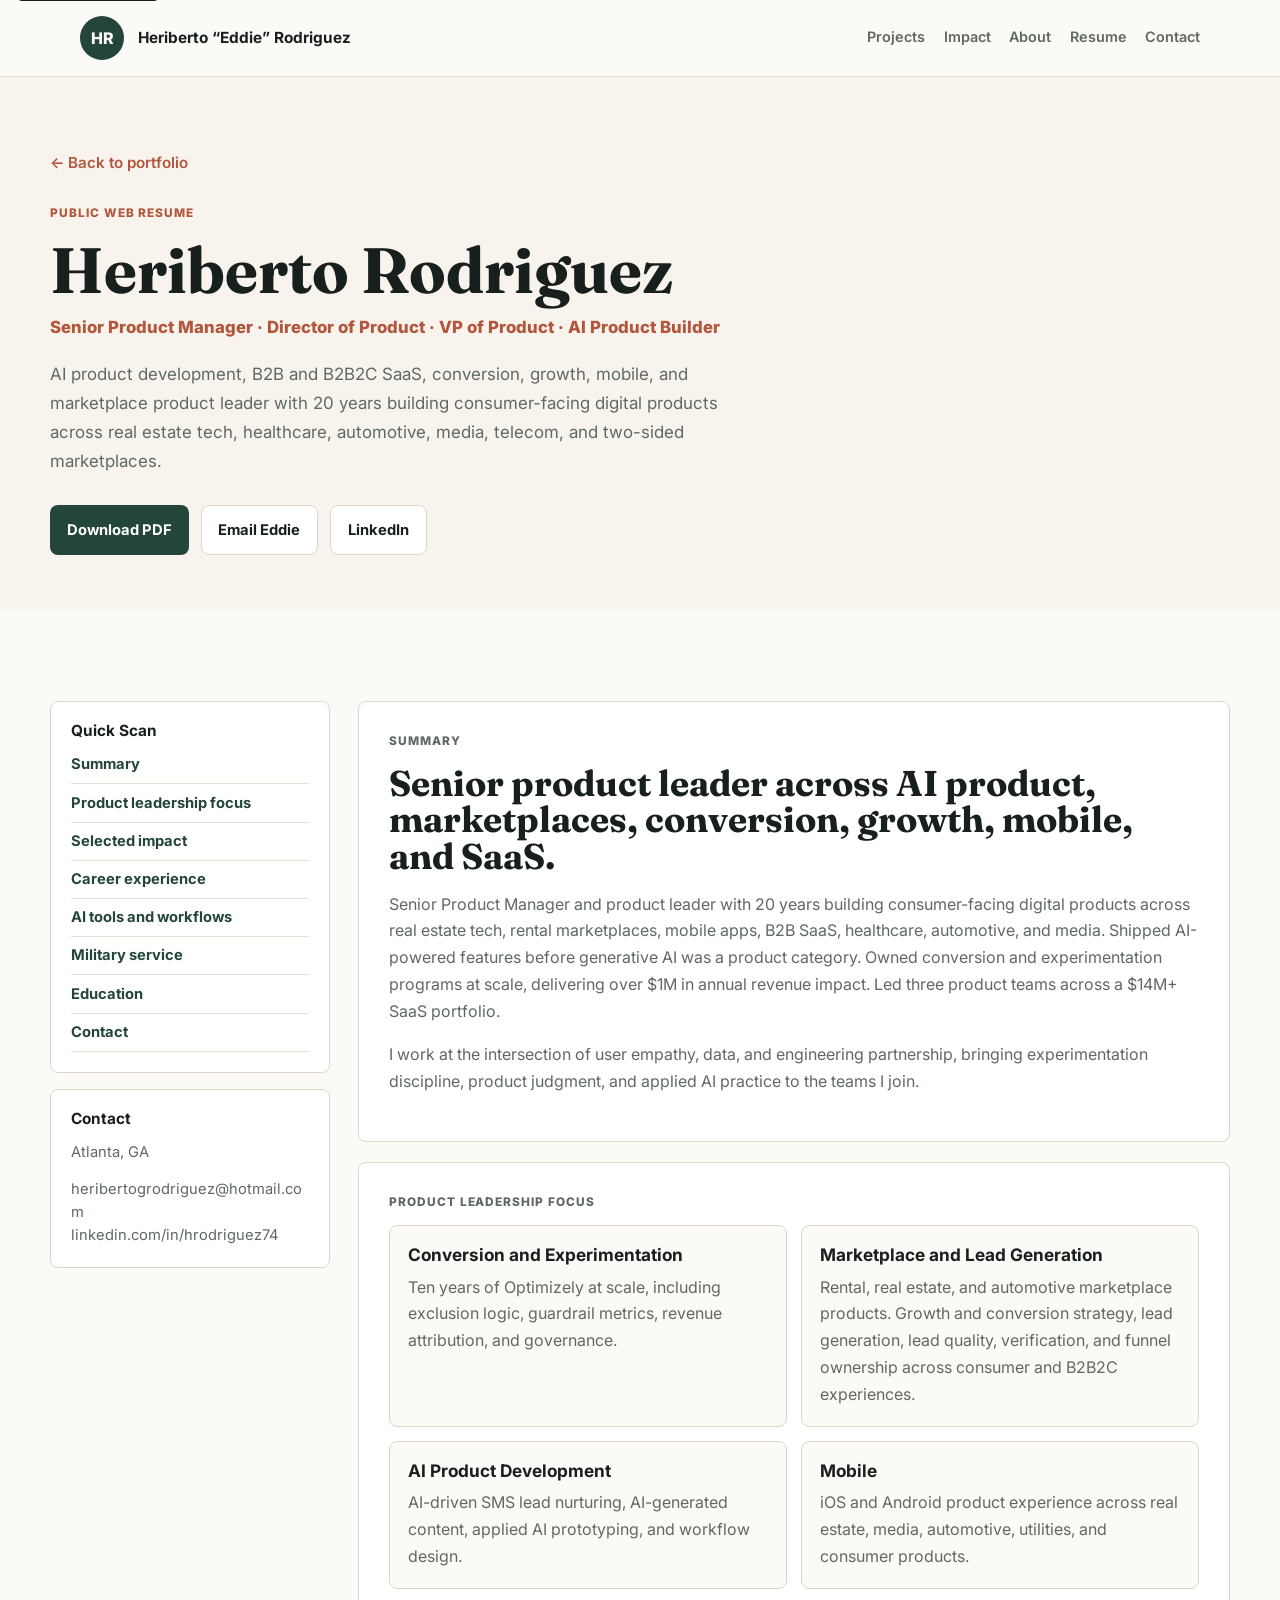
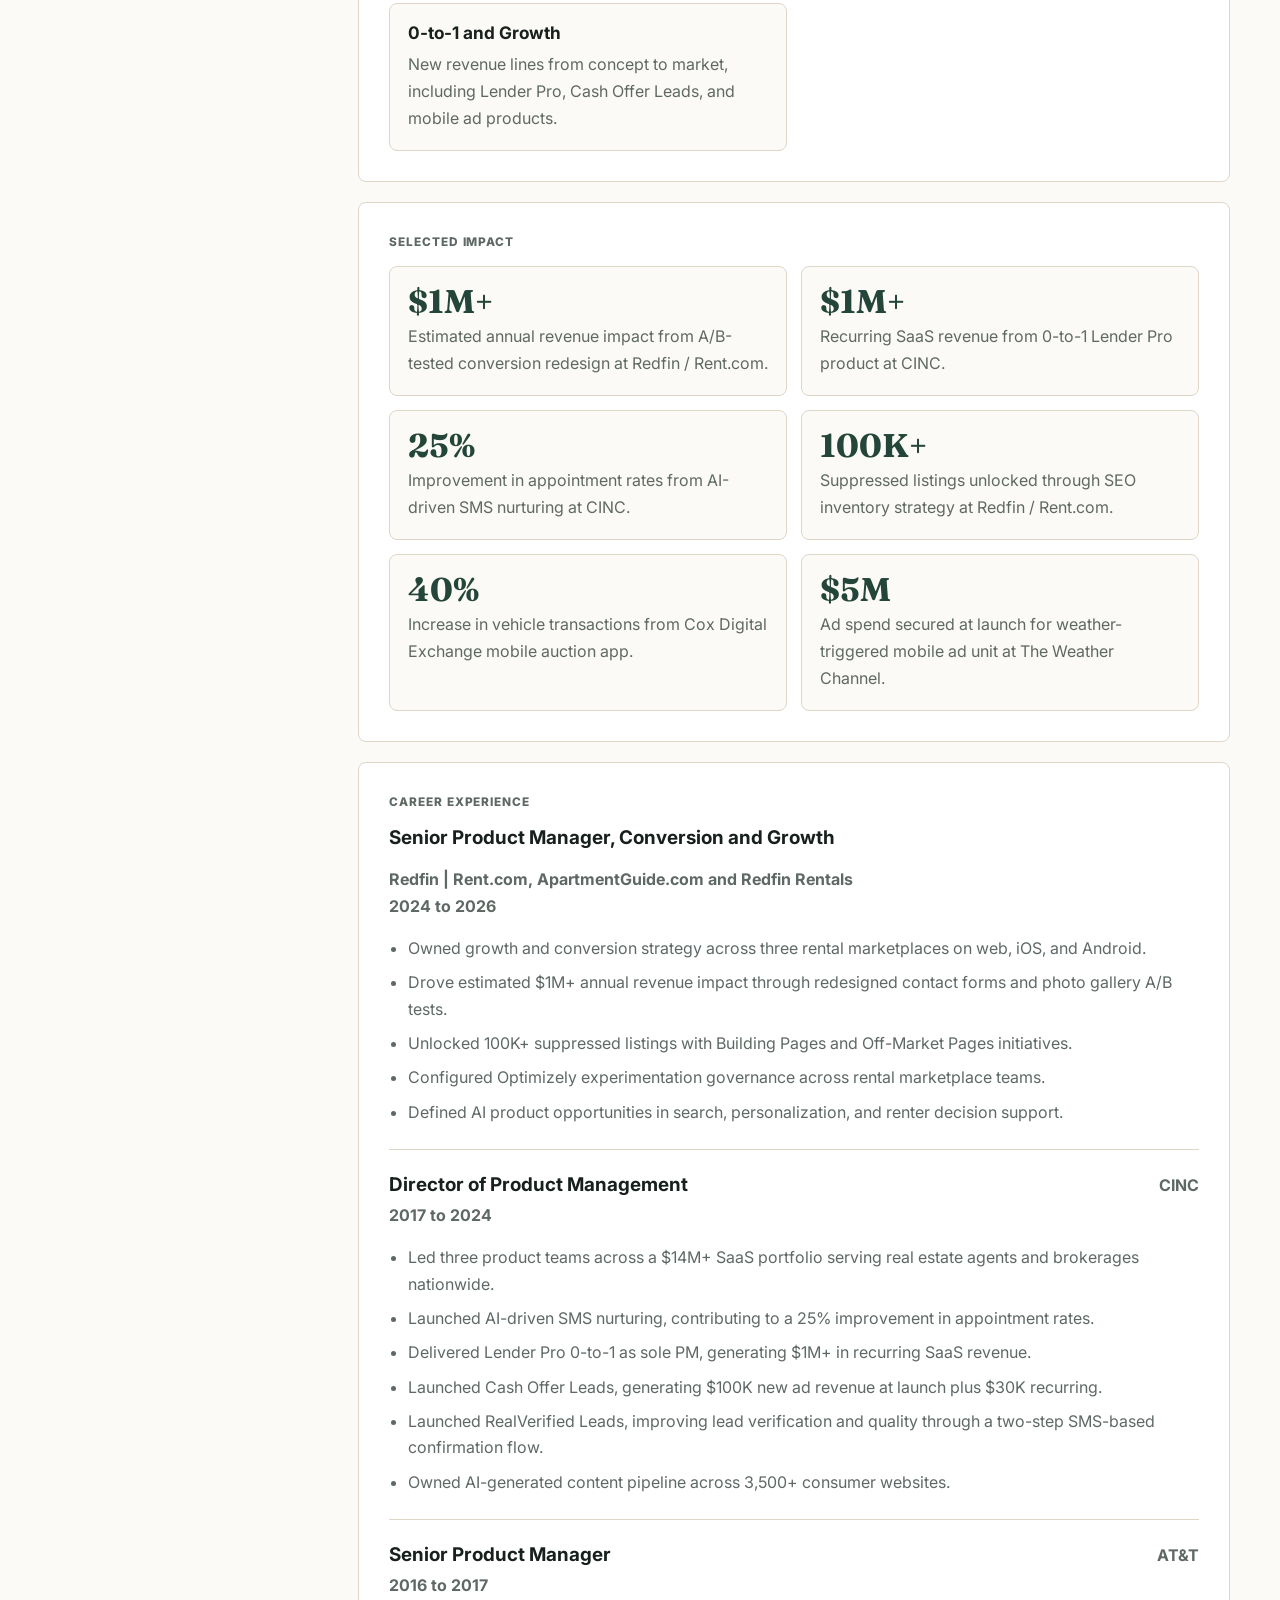
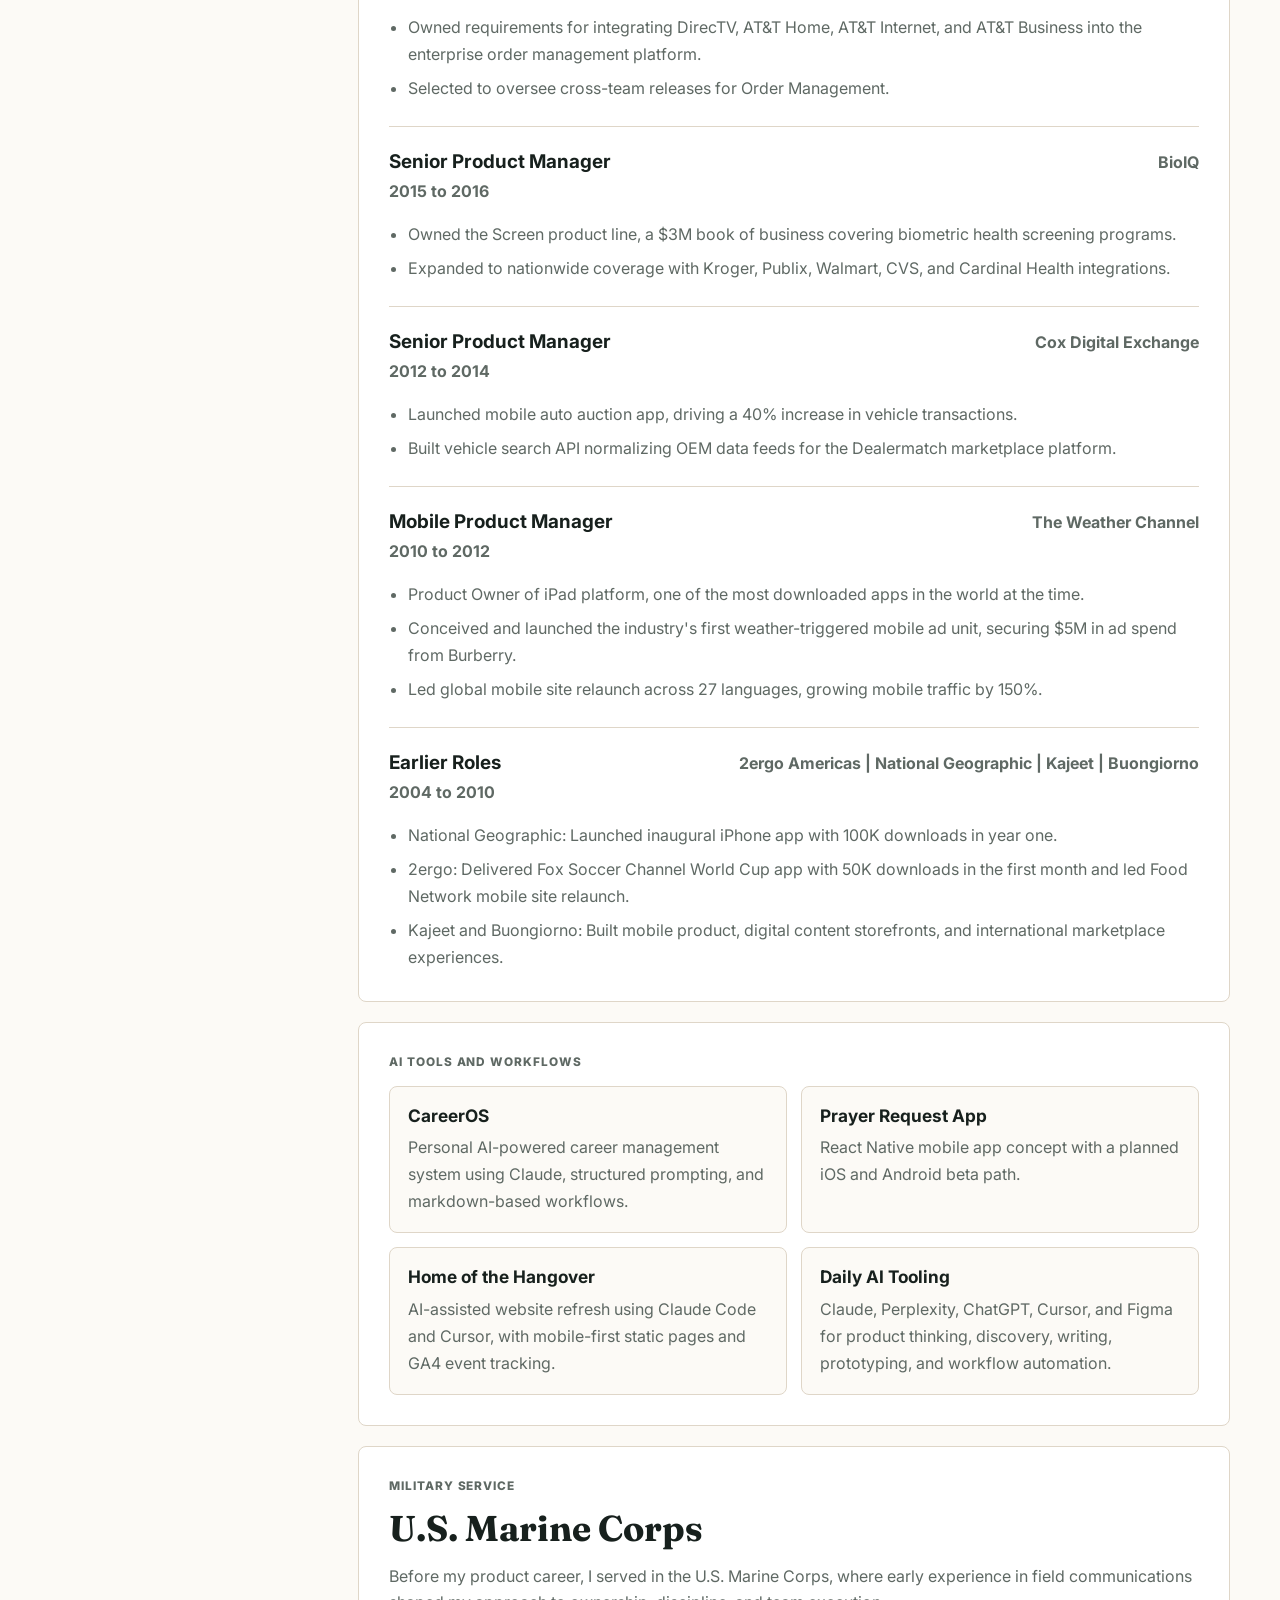
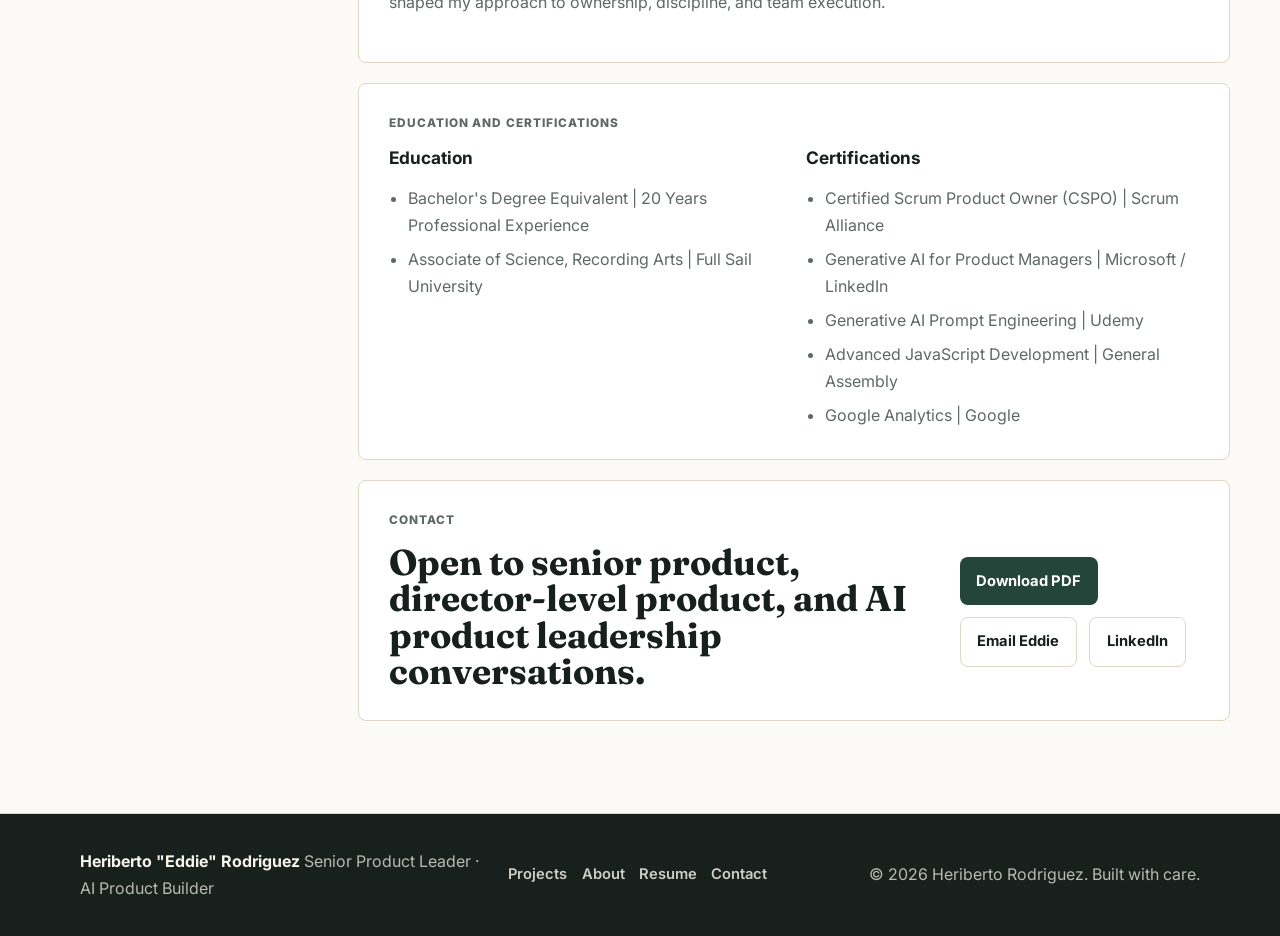
==== resume.html @ c34f2bf8 "Polish portfolio content and add resume" ====
<!DOCTYPE html>
<html lang="en">
  <head>
    <meta charset="UTF-8" />
    <meta name="viewport" content="width=device-width, initial-scale=1.0" />
    <meta
      name="description"
      content="Public web resume for Heriberto Eddie Rodriguez, a senior product leader focused on AI product development, marketplaces, conversion, growth, mobile, and SaaS."
    />
    <title>Resume | Heriberto "Eddie" Rodriguez</title>
    <link rel="preconnect" href="https://fonts.googleapis.com" />
    <link rel="preconnect" href="https://fonts.gstatic.com" crossorigin />
    <link
      href="https://fonts.googleapis.com/css2?family=Fraunces:opsz,wght@9..144,600..800&family=Inter:wght@400;500;600;700;800&display=swap"
      rel="stylesheet"
    />
    <link rel="stylesheet" href="styles.css" />
  </head>
  <body>
    <a class="skip-link" href="#main">Skip to content</a>

    <header class="site-header" data-header>
      <nav class="nav shell" aria-label="Primary navigation">
        <a class="brand" href="index.html#top" aria-label="Heriberto Eddie Rodriguez home">
          <span class="brand-mark">HR</span>
          <span>
            <strong>Heriberto &ldquo;Eddie&rdquo; Rodriguez</strong>
          </span>
        </a>
        <button class="nav-toggle" type="button" aria-expanded="false" aria-controls="nav-menu">
          <span class="sr-only">Open navigation</span>
          <span></span>
          <span></span>
          <span></span>
        </button>
        <div class="nav-links" id="nav-menu">
          <a href="index.html#projects">Projects</a>
          <a href="index.html#impact">Impact</a>
          <a href="index.html#about">About</a>
          <a href="resume.html">Resume</a>
          <a href="index.html#contact">Contact</a>
        </div>
      </nav>
    </header>

    <main id="main">
      <section class="resume-hero section-band">
        <div class="resume-shell">
          <a class="back-link" href="index.html#resume">&larr; Back to portfolio</a>
          <p class="eyebrow">Public Web Resume</p>
          <h1>Heriberto Rodriguez</h1>
          <p class="resume-title">Senior Product Manager &middot; Director of Product &middot; VP of Product &middot; AI Product Builder</p>
          <p class="hero-lede">
            AI product development, B2B and B2B2C SaaS, conversion, growth, mobile, and marketplace product leader with 20 years
            building consumer-facing digital products across real estate tech, healthcare, automotive, media, telecom, and
            two-sided marketplaces.
          </p>
          <div class="resume-top-actions">
            <a class="button button-primary" href="assets/resume/heriberto-eddie-rodriguez-product-leader-resume.pdf">Download PDF</a>
            <a class="button button-secondary" href="mailto:heribertogrodriguez@hotmail.com">Email Eddie</a>
            <a class="button button-secondary" href="https://www.linkedin.com/in/hrodriguez74/" target="_blank" rel="noreferrer">LinkedIn</a>
          </div>
        </div>
      </section>

      <section class="section resume-page-section">
        <div class="resume-shell resume-layout">
          <aside class="resume-sidebar" aria-label="Resume navigation and contact">
            <div class="resume-side-card">
              <h2>Quick Scan</h2>
              <nav class="resume-anchor-list" aria-label="Resume sections">
                <a href="#summary">Summary</a>
                <a href="#focus">Product leadership focus</a>
                <a href="#impact">Selected impact</a>
                <a href="#experience">Career experience</a>
                <a href="#ai-workflows">AI tools and workflows</a>
                <a href="#service">Military service</a>
                <a href="#education">Education</a>
                <a href="#contact">Contact</a>
              </nav>
            </div>
            <div class="resume-side-card">
              <h2>Contact</h2>
              <p>Atlanta, GA</p>
              <a href="mailto:heribertogrodriguez@hotmail.com">heribertogrodriguez@hotmail.com</a>
              <a href="https://www.linkedin.com/in/hrodriguez74/" target="_blank" rel="noreferrer">linkedin.com/in/hrodriguez74</a>
            </div>
          </aside>

          <div class="resume-main">
            <!-- Source note: assets/resume/public_web_resume_content.md was used for this first web resume draft. Paste future approved source content here when that markdown changes. -->
            <section class="resume-section-card" id="summary">
              <p class="eyebrow">Summary</p>
              <h2>Senior product leader across AI product, marketplaces, conversion, growth, mobile, and SaaS.</h2>
              <p>
                Senior Product Manager and product leader with 20 years building consumer-facing digital products across real
                estate tech, rental marketplaces, mobile apps, B2B SaaS, healthcare, automotive, and media. Shipped AI-powered
                features before generative AI was a product category. Owned conversion and experimentation programs at scale,
                delivering over $1M in annual revenue impact. Led three product teams across a $14M+ SaaS portfolio.
              </p>
              <p>
                I work at the intersection of user empathy, data, and engineering partnership, bringing experimentation discipline,
                product judgment, and applied AI practice to the teams I join.
              </p>
            </section>

            <section class="resume-section-card" id="focus">
              <p class="eyebrow">Product Leadership Focus</p>
              <div class="resume-card-grid">
                <article>
                  <h3>Conversion and Experimentation</h3>
                  <p>Ten years of Optimizely at scale, including exclusion logic, guardrail metrics, revenue attribution, and governance.</p>
                </article>
                <article>
                  <h3>Marketplace and Lead Generation</h3>
                  <p>
                    Rental, real estate, and automotive marketplace products. Growth and conversion strategy, lead generation,
                    lead quality, verification, and funnel ownership across consumer and B2B2C experiences.
                  </p>
                </article>
                <article>
                  <h3>AI Product Development</h3>
                  <p>AI-driven SMS lead nurturing, AI-generated content, applied AI prototyping, and workflow design.</p>
                </article>
                <article>
                  <h3>Mobile</h3>
                  <p>iOS and Android product experience across real estate, media, automotive, utilities, and consumer products.</p>
                </article>
                <article>
                  <h3>0-to-1 and Growth</h3>
                  <p>New revenue lines from concept to market, including Lender Pro, Cash Offer Leads, and mobile ad products.</p>
                </article>
              </div>
            </section>

            <section class="resume-section-card" id="impact">
              <p class="eyebrow">Selected Impact</p>
              <div class="resume-impact-list">
                <div><strong>$1M+</strong><span>Estimated annual revenue impact from A/B-tested conversion redesign at Redfin / Rent.com.</span></div>
                <div><strong>$1M+</strong><span>Recurring SaaS revenue from 0-to-1 Lender Pro product at CINC.</span></div>
                <div><strong>25%</strong><span>Improvement in appointment rates from AI-driven SMS nurturing at CINC.</span></div>
                <div><strong>100K+</strong><span>Suppressed listings unlocked through SEO inventory strategy at Redfin / Rent.com.</span></div>
                <div><strong>40%</strong><span>Increase in vehicle transactions from Cox Digital Exchange mobile auction app.</span></div>
                <div><strong>$5M</strong><span>Ad spend secured at launch for weather-triggered mobile ad unit at The Weather Channel.</span></div>
              </div>
            </section>

            <section class="resume-section-card" id="experience">
              <p class="eyebrow">Career Experience</p>

              <article class="resume-role">
                <div>
                  <h3>Senior Product Manager, Conversion and Growth</h3>
                  <p>Redfin | Rent.com, ApartmentGuide.com and Redfin Rentals</p>
                </div>
                <span>2024 to 2026</span>
                <ul>
                  <li>Owned growth and conversion strategy across three rental marketplaces on web, iOS, and Android.</li>
                  <li>Drove estimated $1M+ annual revenue impact through redesigned contact forms and photo gallery A/B tests.</li>
                  <li>Unlocked 100K+ suppressed listings with Building Pages and Off-Market Pages initiatives.</li>
                  <li>Configured Optimizely experimentation governance across rental marketplace teams.</li>
                  <li>Defined AI product opportunities in search, personalization, and renter decision support.</li>
                </ul>
              </article>

              <article class="resume-role">
                <div>
                  <h3>Director of Product Management</h3>
                  <p>CINC</p>
                </div>
                <span>2017 to 2024</span>
                <ul>
                  <li>Led three product teams across a $14M+ SaaS portfolio serving real estate agents and brokerages nationwide.</li>
                  <li>Launched AI-driven SMS nurturing, contributing to a 25% improvement in appointment rates.</li>
                  <li>Delivered Lender Pro 0-to-1 as sole PM, generating $1M+ in recurring SaaS revenue.</li>
                  <li>Launched Cash Offer Leads, generating $100K new ad revenue at launch plus $30K recurring.</li>
                  <li>Launched RealVerified Leads, improving lead verification and quality through a two-step SMS-based confirmation flow.</li>
                  <li>Owned AI-generated content pipeline across 3,500+ consumer websites.</li>
                </ul>
              </article>

              <article class="resume-role">
                <div>
                  <h3>Senior Product Manager</h3>
                  <p>AT&amp;T</p>
                </div>
                <span>2016 to 2017</span>
                <ul>
                  <li>Owned requirements for integrating DirecTV, AT&amp;T Home, AT&amp;T Internet, and AT&amp;T Business into the enterprise order management platform.</li>
                  <li>Selected to oversee cross-team releases for Order Management.</li>
                </ul>
              </article>

              <article class="resume-role">
                <div>
                  <h3>Senior Product Manager</h3>
                  <p>BioIQ</p>
                </div>
                <span>2015 to 2016</span>
                <ul>
                  <li>Owned the Screen product line, a $3M book of business covering biometric health screening programs.</li>
                  <li>Expanded to nationwide coverage with Kroger, Publix, Walmart, CVS, and Cardinal Health integrations.</li>
                </ul>
              </article>

              <article class="resume-role">
                <div>
                  <h3>Senior Product Manager</h3>
                  <p>Cox Digital Exchange</p>
                </div>
                <span>2012 to 2014</span>
                <ul>
                  <li>Launched mobile auto auction app, driving a 40% increase in vehicle transactions.</li>
                  <li>Built vehicle search API normalizing OEM data feeds for the Dealermatch marketplace platform.</li>
                </ul>
              </article>

              <article class="resume-role">
                <div>
                  <h3>Mobile Product Manager</h3>
                  <p>The Weather Channel</p>
                </div>
                <span>2010 to 2012</span>
                <ul>
                  <li>Product Owner of iPad platform, one of the most downloaded apps in the world at the time.</li>
                  <li>Conceived and launched the industry's first weather-triggered mobile ad unit, securing $5M in ad spend from Burberry.</li>
                  <li>Led global mobile site relaunch across 27 languages, growing mobile traffic by 150%.</li>
                </ul>
              </article>

              <article class="resume-role">
                <div>
                  <h3>Earlier Roles</h3>
                  <p>2ergo Americas | National Geographic | Kajeet | Buongiorno</p>
                </div>
                <span>2004 to 2010</span>
                <ul>
                  <li>National Geographic: Launched inaugural iPhone app with 100K downloads in year one.</li>
                  <li>2ergo: Delivered Fox Soccer Channel World Cup app with 50K downloads in the first month and led Food Network mobile site relaunch.</li>
                  <li>Kajeet and Buongiorno: Built mobile product, digital content storefronts, and international marketplace experiences.</li>
                </ul>
              </article>
            </section>

            <section class="resume-section-card" id="ai-workflows">
              <p class="eyebrow">AI Tools and Workflows</p>
              <div class="resume-card-grid">
                <article>
                  <h3>CareerOS</h3>
                  <p>Personal AI-powered career management system using Claude, structured prompting, and markdown-based workflows.</p>
                </article>
                <article>
                  <h3>Prayer Request App</h3>
                  <p>React Native mobile app concept with a planned iOS and Android beta path.</p>
                </article>
                <article>
                  <h3>Home of the Hangover</h3>
                  <p>AI-assisted website refresh using Claude Code and Cursor, with mobile-first static pages and GA4 event tracking.</p>
                </article>
                <article>
                  <h3>Daily AI Tooling</h3>
                  <p>Claude, Perplexity, ChatGPT, Cursor, and Figma for product thinking, discovery, writing, prototyping, and workflow automation.</p>
                </article>
              </div>
            </section>

            <section class="resume-section-card" id="service">
              <p class="eyebrow">Military Service</p>
              <h2>U.S. Marine Corps</h2>
              <p>
                Before my product career, I served in the U.S. Marine Corps, where early experience in field communications shaped
                my approach to ownership, discipline, and team execution.
              </p>
            </section>

            <section class="resume-section-card" id="education">
              <p class="eyebrow">Education and Certifications</p>
              <div class="resume-two-column-list">
                <div>
                  <h3>Education</h3>
                  <ul>
                    <li>Bachelor's Degree Equivalent | 20 Years Professional Experience</li>
                    <li>Associate of Science, Recording Arts | Full Sail University</li>
                  </ul>
                </div>
                <div>
                  <h3>Certifications</h3>
                  <ul>
                    <li>Certified Scrum Product Owner (CSPO) | Scrum Alliance</li>
                    <li>Generative AI for Product Managers | Microsoft / LinkedIn</li>
                    <li>Generative AI Prompt Engineering | Udemy</li>
                    <li>Advanced JavaScript Development | General Assembly</li>
                    <li>Google Analytics | Google</li>
                  </ul>
                </div>
              </div>
            </section>

            <section class="resume-section-card resume-contact-card" id="contact">
              <div>
                <p class="eyebrow">Contact</p>
                <h2>Open to senior product, director-level product, and AI product leadership conversations.</h2>
              </div>
              <div class="resume-top-actions">
                <a class="button button-primary" href="assets/resume/heriberto-eddie-rodriguez-product-leader-resume.pdf">Download PDF</a>
                <a class="button button-secondary" href="mailto:heribertogrodriguez@hotmail.com">Email Eddie</a>
                <a class="button button-secondary" href="https://www.linkedin.com/in/hrodriguez74/" target="_blank" rel="noreferrer">LinkedIn</a>
              </div>
            </section>
          </div>
        </div>
      </section>
    </main>

    <footer class="site-footer">
      <div class="shell footer-grid">
        <div>
          <strong>Heriberto "Eddie" Rodriguez</strong>
          <span>Senior Product Leader &middot; AI Product Builder</span>
        </div>
        <div class="footer-links">
          <a href="index.html#projects">Projects</a>
          <a href="index.html#about">About</a>
          <a href="resume.html">Resume</a>
          <a href="index.html#contact">Contact</a>
        </div>
        <p>&copy; <span data-year>2026</span> Heriberto Rodriguez. Built with care.</p>
      </div>
    </footer>

    <script src="script.js"></script>
  </body>
</html>
---- styles.css ----
:root {
  --ink: #17201d;
  --muted: #5f6964;
  --paper: #f8f4ed;
  --paper-soft: #fcfaf6;
  --line: #dfd6c8;
  --forest: #24453a;
  --brick: #b2563d;
  --gold: #d89b39;
  --sky: #7aa6b2;
  --white: #ffffff;
  --shadow: 0 24px 60px rgba(23, 32, 29, 0.12);
  --radius: 8px;
  --font-sans: Inter, system-ui, -apple-system, BlinkMacSystemFont, "Segoe UI", sans-serif;
  --font-display: Fraunces, Georgia, serif;
}

* {
  box-sizing: border-box;
}

html {
  scroll-behavior: smooth;
}

body {
  margin: 0;
  color: var(--ink);
  background: var(--paper-soft);
  font-family: var(--font-sans);
  font-size: 16px;
  line-height: 1.68;
  text-rendering: optimizeLegibility;
}

img {
  display: block;
  max-width: 100%;
}

a {
  color: inherit;
  text-decoration: none;
}

code {
  border: 1px solid var(--line);
  border-radius: 6px;
  background: rgba(255, 255, 255, 0.72);
  padding: 0.1rem 0.32rem;
  font-family: ui-monospace, SFMono-Regular, Menlo, Consolas, monospace;
  font-size: 0.92em;
}

.shell {
  width: min(1120px, calc(100% - 40px));
  margin: 0 auto;
}

.skip-link {
  position: absolute;
  left: 16px;
  top: -48px;
  z-index: 20;
  border-radius: 6px;
  background: var(--ink);
  color: var(--white);
  padding: 0.7rem 1rem;
  transition: top 160ms ease;
}

.skip-link:focus {
  top: 16px;
}

.site-header {
  position: sticky;
  top: 0;
  z-index: 10;
  border-bottom: 1px solid rgba(223, 214, 200, 0.85);
  background: rgba(252, 250, 246, 0.88);
  backdrop-filter: blur(18px);
}

.nav {
  display: flex;
  min-height: 76px;
  align-items: center;
  justify-content: space-between;
  gap: 1.5rem;
}

.brand {
  display: inline-flex;
  align-items: center;
  gap: 0.85rem;
}

.brand-mark {
  display: grid;
  width: 44px;
  height: 44px;
  place-items: center;
  border-radius: 50%;
  background: var(--forest);
  color: var(--paper-soft);
  font-weight: 800;
  letter-spacing: 0;
}

.brand strong,
.brand small {
  display: block;
}

.brand strong {
  font-size: 0.96rem;
  font-weight: 700;
  letter-spacing: 0;
}

.brand small {
  color: var(--muted);
  font-size: 0.76rem;
  font-weight: 500;
}

.nav-links {
  display: flex;
  align-items: center;
  gap: 1.15rem;
  color: var(--muted);
  font-size: 0.9rem;
  font-weight: 600;
}

.nav-links a {
  border-bottom: 2px solid transparent;
  padding: 0.35rem 0;
}

.nav-links a:hover,
.nav-links a:focus-visible {
  border-color: var(--brick);
  color: var(--ink);
}

.nav-toggle {
  display: none;
  width: 42px;
  height: 42px;
  place-items: center;
  border: 1px solid var(--line);
  border-radius: var(--radius);
  background: var(--white);
  cursor: pointer;
}

.nav-toggle span:not(.sr-only) {
  display: block;
  width: 18px;
  height: 2px;
  margin: 3px auto;
  background: var(--ink);
}

.sr-only {
  position: absolute;
  width: 1px;
  height: 1px;
  overflow: hidden;
  clip: rect(0, 0, 0, 0);
  white-space: nowrap;
}

.section,
.section-band {
  padding: 92px 0;
}

.section-band {
  background: var(--paper);
}

.section-muted {
  background: #eef3ef;
}

.hero {
  padding-top: 52px;
  padding-bottom: 42px;
}

.hero-grid,
.split-grid,
.resume-grid,
.contact-grid {
  display: grid;
  grid-template-columns: minmax(0, 1.12fr) minmax(320px, 0.88fr);
  align-items: center;
  gap: 58px;
}

.eyebrow,
.tag {
  margin: 0 0 0.8rem;
  color: var(--brick);
  font-size: 0.74rem;
  font-weight: 800;
  letter-spacing: 0.08em;
  text-transform: uppercase;
}

h1,
h2,
h3,
p {
  margin-top: 0;
}

h1,
h2 {
  font-family: var(--font-display);
  line-height: 1.02;
}

h1 {
  max-width: 760px;
  margin-bottom: 1.35rem;
  font-size: clamp(3rem, 5vw, 4.65rem);
  font-weight: 700;
  letter-spacing: 0;
}

h2 {
  margin-bottom: 1rem;
  font-size: clamp(2.12rem, 3.9vw, 3.72rem);
  font-weight: 700;
  letter-spacing: 0;
}

h3 {
  margin-bottom: 0.65rem;
  font-size: 1.08rem;
  line-height: 1.28;
  font-weight: 700;
  letter-spacing: 0;
}

.hero-lede,
.section-heading p,
.prose p,
.resume-grid p,
.contact-grid p {
  color: var(--muted);
  font-size: 1.06rem;
  line-height: 1.72;
}

.hero-lede {
  max-width: 680px;
  margin-bottom: 1.8rem;
}

.hero-actions {
  display: flex;
  flex-wrap: wrap;
  gap: 0.8rem;
}

.button {
  display: inline-flex;
  min-height: 46px;
  align-items: center;
  justify-content: center;
  border-radius: var(--radius);
  padding: 0.72rem 1.05rem;
  font-size: 0.92rem;
  font-weight: 700;
  letter-spacing: 0;
}

.button-primary {
  background: var(--forest);
  color: var(--white);
}

.button-secondary {
  border: 1px solid var(--line);
  background: var(--white);
}

.button-text {
  color: var(--forest);
  padding-inline: 0.35rem;
}

.hero-panel {
  display: grid;
  gap: 16px;
  align-self: center;
}

.hero-portrait,
.signal-card,
.project-card,
.resume-card,
.contact-card,
.recommendation-card,
.impact-grid article,
.interest-grid article,
.work-grid article {
  border: 1px solid var(--line);
  border-radius: var(--radius);
  background: var(--white);
}

.hero-portrait {
  position: relative;
  overflow: hidden;
  margin: 0;
  padding: 10px;
  box-shadow: 0 18px 42px rgba(23, 32, 29, 0.1);
}

.hero-portrait img {
  width: 100%;
  aspect-ratio: 4 / 5;
  border-radius: 6px;
  object-fit: cover;
  object-position: 50% 32%;
}

.hero-portrait figcaption {
  margin: 0;
  padding: 15px 6px 4px;
  color: var(--muted);
  font-size: 0.96rem;
  line-height: 1.62;
}

.signal-card {
  padding: 24px;
}

.signal-card span {
  display: block;
  margin-bottom: 0.45rem;
  color: var(--brick);
  font-size: 0.74rem;
  font-weight: 800;
  letter-spacing: 0.08em;
  text-transform: uppercase;
}

.signal-card strong {
  display: block;
  line-height: 1.45;
  font-weight: 700;
}

.credibility {
  border-block: 1px solid var(--line);
  background: linear-gradient(180deg, rgba(255, 255, 255, 0.88), rgba(252, 250, 246, 0.96));
  padding: 20px 0;
}

.credibility-band {
  display: flex;
  align-items: center;
  gap: 18px;
  border: 1px solid rgba(223, 214, 200, 0.9);
  border-radius: var(--radius);
  background: rgba(255, 255, 255, 0.72);
  padding: 14px 16px;
}

.credibility-band p {
  flex: 0 0 auto;
  margin: 0;
  color: var(--brick);
  font-size: 0.74rem;
  font-weight: 800;
  letter-spacing: 0.08em;
  text-transform: uppercase;
}

.credibility-list {
  display: flex;
  flex-wrap: wrap;
  gap: 0.72rem;
}

.credibility-list span {
  display: inline-flex;
  align-items: center;
  gap: 0.48rem;
  border: 1px solid var(--line);
  border-radius: 999px;
  background: var(--paper-soft);
  color: var(--ink);
  padding: 0.54rem 0.84rem;
  font-size: 0.88rem;
  font-weight: 750;
  line-height: 1.2;
}

.credibility-list span::before {
  content: "";
  flex: 0 0 auto;
  width: 0.42rem;
  height: 0.42rem;
  border-radius: 999px;
  background: var(--brick);
}

.section-heading {
  max-width: 1040px;
  margin-bottom: 36px;
}

.section-heading.compact {
  max-width: 700px;
}

.section-heading.compact.wide-title-row {
  grid-column: 1 / -1;
  width: 100%;
  max-width: 1120px;
}

.section-heading.compact.wide-title-row h2 {
  width: 100%;
  max-width: 1120px;
}

.project-grid {
  display: grid;
  grid-template-columns: repeat(2, minmax(0, 1fr));
  gap: 22px;
}

.project-card {
  display: block;
  color: inherit;
  overflow: hidden;
  transition: transform 180ms ease, box-shadow 180ms ease;
}

.project-card:hover,
.project-card:focus-visible {
  transform: translateY(-4px);
  box-shadow: var(--shadow);
}

.project-card:focus-visible {
  outline: 3px solid rgba(178, 86, 61, 0.32);
  outline-offset: 4px;
}

.project-card img {
  width: 100%;
  aspect-ratio: 16 / 9;
  object-fit: cover;
  border-bottom: 1px solid var(--line);
}

.project-card-thumbnail-top {
  object-position: top center;
}

.project-card-thumbnail-center {
  object-position: center;
}

.project-card-phone-thumbnail {
  object-position: top center;
}

.project-content {
  padding: 24px;
}

.project-content p:not(.tag),
.impact-grid span,
.interest-grid p,
.work-grid p,
.resume-card p,
.contact-card p {
  color: var(--muted);
}

dl {
  display: grid;
  gap: 0.6rem;
  margin: 1.2rem 0 0;
}

dl div {
  display: grid;
  grid-template-columns: 76px 1fr;
  gap: 0.75rem;
}

dt {
  color: var(--ink);
  font-size: 0.72rem;
  font-weight: 800;
  letter-spacing: 0.07em;
  text-transform: uppercase;
}

dd {
  margin: 0;
  color: var(--muted);
}

.impact-grid {
  display: grid;
  grid-template-columns: repeat(4, minmax(0, 1fr));
  gap: 18px;
}

.impact-shell {
  width: min(1200px, calc(100% - 40px));
}

.impact-intro {
  display: grid;
  grid-template-columns: minmax(0, 1.55fr) minmax(280px, 0.75fr);
  align-items: end;
  gap: 48px;
  margin-bottom: 36px;
}

.impact-heading h2 {
  margin-bottom: 0;
}

.impact-support {
  margin: 0 0 0.35rem;
  color: var(--muted);
  font-size: 1.05rem;
  line-height: 1.72;
}

.impact-grid article {
  padding: 24px;
}

.impact-grid strong {
  display: block;
  margin-bottom: 0.55rem;
  color: var(--forest);
  font-family: var(--font-display);
  font-size: 3rem;
  font-weight: 700;
  line-height: 1;
}

.impact-grid .impact-phrase {
  font-size: 2.25rem;
  white-space: nowrap;
}

.split-grid {
  align-items: start;
}

.about-grid {
  grid-template-columns: minmax(0, 1fr) minmax(340px, 0.72fr);
  align-items: start;
  gap: 34px 58px;
}

.about-heading {
  grid-column: 1 / -1;
  max-width: 1040px;
}

.about-heading h2 {
  margin-bottom: 0;
  max-width: 1000px;
}

.about-copy {
  max-width: 760px;
}

.about-copy .prose {
  margin-top: 0;
}

.about-visual {
  justify-self: end;
  margin: 0;
  border: 1px solid var(--line);
  border-radius: var(--radius);
  background: var(--white);
  padding: 10px;
}

.about-visual img {
  width: 100%;
  border-radius: 6px;
  object-fit: contain;
}

.about-visual figcaption {
  margin: 0;
  padding: 14px 6px 4px;
  color: var(--muted);
  font-size: 0.95rem;
  line-height: 1.58;
}

.prose p {
  margin-bottom: 1rem;
}

.interest-grid,
.work-grid {
  display: grid;
  grid-template-columns: repeat(3, minmax(0, 1fr));
  gap: 18px;
}

.interest-grid article,
.work-grid article {
  padding: 24px;
}

.work-grid article {
  min-height: 224px;
}

.work-grid span {
  display: inline-flex;
  margin-bottom: 1rem;
  color: var(--brick);
  font-weight: 800;
  letter-spacing: 0.04em;
}

.recommendation-grid {
  display: grid;
  grid-template-columns: repeat(3, minmax(0, 1fr));
  gap: 18px;
}

.recommendation-card {
  display: grid;
  align-content: start;
  gap: 16px;
  padding: 24px;
}

.recommendation-person {
  display: grid;
  grid-template-columns: 46px minmax(0, 1fr);
  align-items: center;
  gap: 12px;
}

.recommendation-avatar {
  display: inline-flex;
  width: 46px;
  height: 46px;
  align-items: center;
  justify-content: center;
  border: 1px solid rgba(178, 86, 61, 0.28);
  border-radius: 999px;
  background: var(--forest);
  color: var(--paper-soft);
  font-size: 0.78rem;
  font-weight: 800;
  letter-spacing: 0.05em;
}

.recommendation-person h3 {
  margin: 0 0 0.1rem;
}

.recommendation-person p {
  margin: 0;
  color: var(--muted);
  font-size: 0.92rem;
  line-height: 1.45;
}

.recommendation-preview {
  margin: 0;
  color: var(--ink);
  font-family: var(--font-display);
  font-size: 1.16rem;
  font-weight: 650;
  line-height: 1.35;
}

.recommendation-full {
  animation: recommendationReveal 180ms ease;
}

.recommendation-card blockquote {
  margin: 0;
}

.recommendation-card blockquote p {
  color: var(--muted);
  font-size: 0.98rem;
  line-height: 1.68;
}

.recommendation-card blockquote p:last-child {
  margin-bottom: 0;
}

.recommendation-actions {
  display: flex;
  flex-wrap: wrap;
  align-items: center;
  gap: 0.7rem 1rem;
  margin-top: 0.1rem;
}

.recommendation-toggle,
.recommendation-actions a {
  color: var(--forest);
  font-family: var(--font-sans);
  font-size: 0.9rem;
  font-weight: 800;
  line-height: 1.2;
}

.recommendation-toggle {
  border: 0;
  background: transparent;
  padding: 0;
  cursor: pointer;
}

.recommendation-toggle:hover,
.recommendation-actions a:hover {
  color: var(--brick);
  text-decoration: underline;
  text-underline-offset: 0.22em;
}

.recommendation-toggle:focus-visible,
.recommendation-actions a:focus-visible {
  border-radius: 4px;
  outline: 2px solid var(--brick);
  outline-offset: 4px;
}

.recommendation-section-cta {
  display: flex;
  justify-content: center;
  margin-top: 26px;
}

@keyframes recommendationReveal {
  from {
    opacity: 0;
    transform: translateY(-4px);
  }

  to {
    opacity: 1;
    transform: translateY(0);
  }
}

.resume-grid {
  align-items: stretch;
}

.resume-card {
  padding: 24px;
}

.resume-actions {
  display: flex;
  flex-wrap: wrap;
  gap: 0.75rem;
  margin-top: 1.1rem;
}

.resume-card img {
  margin-bottom: 20px;
  border: 1px solid var(--line);
  border-radius: 6px;
}

.resume-shell {
  width: min(1180px, calc(100% - 40px));
  margin: 0 auto;
}

.resume-hero {
  padding: 72px 0 54px;
}

.resume-title {
  margin: -0.7rem 0 1.2rem;
  color: var(--brick);
  font-size: 1.05rem;
  font-weight: 800;
}

.resume-top-actions {
  display: flex;
  flex-wrap: wrap;
  gap: 0.75rem;
  margin-top: 1.45rem;
}

.resume-page-section {
  background: var(--paper-soft);
}

.resume-layout {
  display: grid;
  grid-template-columns: 280px minmax(0, 1fr);
  align-items: start;
  gap: 28px;
}

.resume-sidebar {
  position: sticky;
  top: 104px;
  display: grid;
  gap: 16px;
}

.resume-side-card,
.resume-section-card {
  border: 1px solid var(--line);
  border-radius: var(--radius);
  background: var(--white);
}

.resume-side-card {
  padding: 20px;
}

.resume-side-card h2 {
  margin-bottom: 0.8rem;
  font-family: var(--font-sans);
  font-size: 0.96rem;
  line-height: 1.2;
}

.resume-side-card p,
.resume-side-card a {
  color: var(--muted);
  font-size: 0.92rem;
  line-height: 1.55;
}

.resume-side-card a {
  display: block;
  overflow-wrap: anywhere;
}

.resume-anchor-list {
  display: grid;
  gap: 0.45rem;
}

.resume-anchor-list a {
  border-bottom: 1px solid rgba(223, 214, 200, 0.75);
  padding-bottom: 0.45rem;
  color: var(--forest);
  font-weight: 700;
}

.resume-main {
  display: grid;
  gap: 20px;
}

.resume-section-card {
  padding: 30px;
}

.resume-section-card h2 {
  max-width: 860px;
  font-size: clamp(1.75rem, 2.8vw, 2.7rem);
}

.resume-section-card p,
.resume-section-card li {
  color: var(--muted);
}

.resume-card-grid {
  display: grid;
  grid-template-columns: repeat(2, minmax(0, 1fr));
  gap: 14px;
}

.resume-card-grid article,
.resume-impact-list div {
  border: 1px solid var(--line);
  border-radius: var(--radius);
  background: var(--paper-soft);
  padding: 18px;
}

.resume-card-grid h3 {
  margin-bottom: 0.45rem;
}

.resume-card-grid p {
  margin: 0;
}

.resume-impact-list {
  display: grid;
  grid-template-columns: repeat(2, minmax(0, 1fr));
  gap: 14px;
}

.resume-impact-list strong {
  display: block;
  margin-bottom: 0.35rem;
  color: var(--forest);
  font-family: var(--font-display);
  font-size: 2.05rem;
  line-height: 1;
}

.resume-impact-list span {
  color: var(--muted);
}

.resume-role {
  border-top: 1px solid var(--line);
  padding-top: 22px;
}

.resume-role:first-of-type {
  border-top: 0;
  padding-top: 0;
}

.resume-role + .resume-role {
  margin-top: 24px;
}

.resume-role > div {
  display: flex;
  flex-wrap: wrap;
  align-items: baseline;
  justify-content: space-between;
  gap: 0.75rem 1.5rem;
}

.resume-role h3 {
  margin-bottom: 0.25rem;
  font-size: 1.18rem;
}

.resume-role > div p,
.resume-role > span {
  margin: 0;
  color: var(--muted);
  font-weight: 700;
}

.resume-role ul,
.resume-two-column-list ul {
  margin: 1rem 0 0;
  padding-left: 1.2rem;
}

.resume-role li + li,
.resume-two-column-list li + li {
  margin-top: 0.45rem;
}

.resume-two-column-list {
  display: grid;
  grid-template-columns: repeat(2, minmax(0, 1fr));
  gap: 24px;
}

.resume-contact-card {
  display: flex;
  align-items: center;
  justify-content: space-between;
  gap: 24px;
}

.resume-contact-card h2 {
  margin-bottom: 0;
}

.contact-grid {
  align-items: start;
}

.contact-grid h2 {
  max-width: 680px;
  font-size: clamp(2rem, 3.1vw, 3.15rem);
}

.contact-card {
  display: grid;
  gap: 0.9rem;
  padding: 28px;
}

.contact-card a {
  display: flex;
  justify-content: space-between;
  border-bottom: 1px solid var(--line);
  padding-bottom: 0.75rem;
  font-weight: 700;
}

.contact-card a::after {
  content: "->";
  color: var(--brick);
}

.site-footer {
  border-top: 1px solid var(--line);
  background: var(--ink);
  color: var(--paper);
  padding: 34px 0;
}

.footer-grid {
  display: grid;
  grid-template-columns: 1.2fr 1fr auto;
  align-items: center;
  gap: 24px;
}

.footer-grid span,
.footer-grid p {
  color: rgba(248, 244, 237, 0.72);
}

.footer-grid p {
  margin: 0;
}

.footer-links {
  display: flex;
  flex-wrap: wrap;
  gap: 0.9rem;
  color: rgba(248, 244, 237, 0.82);
  font-size: 0.92rem;
  font-weight: 600;
}

.project-hero {
  padding: 72px 0;
}

.project-hero-grid {
  display: grid;
  grid-template-columns: minmax(0, 0.95fr) minmax(320px, 1.05fr);
  align-items: center;
  gap: 56px;
}

.project-hero img {
  width: 100%;
  border: 1px solid var(--line);
  border-radius: var(--radius);
  background: var(--white);
}

.project-hero .project-site-image {
  border: 0;
}

.project-visual-stack {
  display: grid;
  gap: 18px;
}

.project-browser-frame {
  overflow: hidden;
  border: 1px solid var(--line);
  border-radius: var(--radius);
  background: var(--white);
  padding: 10px;
}

.project-browser-frame img {
  width: 100%;
  max-width: 100%;
  height: auto;
  border: 0;
  border-radius: 6px;
  object-fit: contain;
}

.back-link {
  display: inline-flex;
  align-items: center;
  margin-bottom: 2rem;
  color: var(--brick);
  font-family: var(--font-sans);
  font-size: 0.95rem;
  font-weight: 600;
  line-height: 1.2;
  text-decoration: none;
}

.back-link:hover {
  color: var(--forest);
  text-decoration: underline;
  text-underline-offset: 0.22em;
}

.back-link:focus-visible {
  border-radius: 4px;
  outline: 2px solid var(--brick);
  outline-offset: 4px;
}

.project-meta {
  display: grid;
  grid-template-columns: repeat(2, minmax(0, 1fr));
  gap: 14px;
  margin-top: 26px;
}

.project-meta div {
  border: 1px solid var(--line);
  border-radius: var(--radius);
  background: var(--white);
  padding: 18px;
}

.project-meta dt {
  margin-bottom: 0.3rem;
}

.project-summary-cards {
  grid-template-columns: 1fr;
  gap: 12px;
  max-width: 680px;
}

.project-summary-cards div {
  display: grid;
  grid-template-columns: 112px minmax(0, 1fr);
  align-items: start;
  gap: 18px;
  background: var(--paper-soft);
  padding: 20px 22px;
}

.project-summary-cards dt {
  margin: 0;
}

.project-summary-cards dd {
  color: var(--ink);
  line-height: 1.55;
}

.project-detail-grid {
  display: grid;
  grid-template-columns: minmax(0, 0.75fr) minmax(0, 1.25fr);
  gap: 56px;
}

.project-detail-grid aside {
  color: var(--muted);
}

.project-detail-content {
  display: grid;
  gap: 30px;
}

.project-detail-content h2 {
  margin-bottom: 0.75rem;
  font-size: clamp(1.7rem, 3vw, 2.6rem);
}

.project-detail-content p,
.project-detail-content li {
  color: var(--muted);
}

.project-detail-content ul {
  margin: 0;
  padding-left: 1.2rem;
}

.project-detail-content li + li {
  margin-top: 0.45rem;
}

.brand-exploration {
  display: grid;
  grid-template-columns: minmax(0, 1fr) 180px;
  align-items: center;
  gap: 24px;
  border: 1px solid var(--line);
  border-radius: var(--radius);
  background: var(--white);
  padding: 24px;
}

.brand-exploration img {
  width: 100%;
  max-width: 180px;
  height: auto;
  justify-self: center;
  border: 1px solid var(--line);
  border-radius: var(--radius);
  object-fit: contain;
}

.project-nav {
  display: flex;
  flex-wrap: wrap;
  gap: 0.8rem;
  margin-top: 32px;
}

.project-case-shell {
  width: min(1200px, calc(100% - 48px));
  margin: 0 auto;
}

.project-case-hero {
  padding: 72px 0 56px;
}

.project-case-intro {
  display: grid;
  grid-template-columns: minmax(0, 0.95fr) minmax(360px, 1.05fr);
  align-items: start;
  gap: 58px;
}

.project-case-copy {
  max-width: 670px;
}

.project-case-visuals {
  display: grid;
  gap: 16px;
}

.project-logo-card {
  display: inline-grid;
  grid-template-columns: 74px minmax(0, 1fr);
  align-items: center;
  justify-self: end;
  gap: 14px;
  width: min(100%, 360px);
  border: 1px solid var(--line);
  border-radius: var(--radius);
  background: var(--white);
  padding: 12px;
}

.project-logo-card img {
  width: 74px;
  height: 74px;
  border: 1px solid var(--line);
  border-radius: 6px;
  object-fit: contain;
}

.project-logo-card span {
  color: var(--muted);
  font-size: 0.92rem;
  font-weight: 700;
}

.project-quick-summary {
  display: grid;
  grid-template-columns: repeat(3, minmax(0, 1fr));
  gap: 16px;
  margin: 42px 0 0;
}

.project-quick-summary div,
.case-study-block,
.case-study-feature,
.case-study-cta {
  border: 1px solid var(--line);
  border-radius: var(--radius);
  background: var(--white);
}

.project-quick-summary div {
  padding: 22px;
}

.project-quick-summary dt {
  margin-bottom: 0.45rem;
}

.project-quick-summary dd {
  margin: 0;
  color: var(--ink);
  line-height: 1.55;
}

.project-case-content {
  display: grid;
  gap: 28px;
}

.case-study-grid {
  display: grid;
  gap: 28px;
}

.case-study-grid.two-column {
  grid-template-columns: repeat(2, minmax(0, 1fr));
}

.role-ai-grid {
  grid-template-columns: minmax(280px, 0.45fr) minmax(0, 1fr);
  align-items: stretch;
}

.case-study-block,
.case-study-feature {
  padding: 30px;
}

.case-study-block h2,
.case-study-feature h2,
.case-study-cta h2 {
  margin-bottom: 0.85rem;
  font-size: clamp(1.65rem, 2.7vw, 2.45rem);
}

.case-study-block p,
.case-study-block li,
.case-study-feature p,
.case-study-feature li {
  color: var(--muted);
}

.case-study-block p:last-child,
.case-study-feature p:last-child {
  margin-bottom: 0;
}

.ai-use-grid {
  display: grid;
  grid-template-columns: repeat(2, minmax(0, 1fr));
  gap: 14px;
  margin-top: 22px;
}

.ai-use-grid article {
  border: 1px solid var(--line);
  border-radius: var(--radius);
  background: var(--paper-soft);
  padding: 20px;
}

.ai-use-grid h3 {
  margin-bottom: 0.45rem;
}

.process-list {
  display: grid;
  grid-template-columns: repeat(2, minmax(0, 1fr));
  gap: 12px 18px;
  margin: 22px 0 0;
  padding: 0;
  list-style-position: inside;
}

.process-list li {
  border: 1px solid var(--line);
  border-radius: var(--radius);
  background: var(--paper-soft);
  padding: 16px 18px;
  color: var(--muted);
}

.case-study-cta {
  display: flex;
  align-items: center;
  justify-content: space-between;
  gap: 24px;
  padding: 30px;
}

.case-study-cta h2 {
  margin-bottom: 0;
}

.career-architecture-card {
  display: grid;
  grid-template-columns: 1fr auto 1fr;
  gap: 12px;
  border: 1px solid var(--line);
  border-radius: var(--radius);
  background: var(--white);
  padding: 22px;
}

.career-architecture-card div {
  border: 1px solid var(--line);
  border-radius: var(--radius);
  background: var(--paper-soft);
  padding: 16px;
  color: var(--ink);
  font-weight: 700;
  text-align: center;
}

.career-architecture-card span {
  align-self: center;
  color: var(--brick);
  font-weight: 800;
}

.portfolio-workflow-card {
  display: grid;
  grid-template-columns: 1fr auto 1fr;
  gap: 12px;
  border: 1px solid var(--line);
  border-radius: var(--radius);
  background: var(--white);
  padding: 22px;
}

.portfolio-workflow-card div {
  border: 1px solid var(--line);
  border-radius: var(--radius);
  background: var(--paper-soft);
  padding: 16px;
  color: var(--ink);
  font-weight: 700;
  text-align: center;
}

.portfolio-workflow-card span {
  align-self: center;
  color: var(--brick);
  font-weight: 800;
}

.compact-card-grid,
.architecture-grid,
.workflow-library-grid {
  display: grid;
  gap: 14px;
  margin-top: 22px;
}

.compact-card-grid {
  grid-template-columns: repeat(2, minmax(0, 1fr));
}

.architecture-grid,
.workflow-library-grid {
  grid-template-columns: repeat(3, minmax(0, 1fr));
}

.compact-card-grid div,
.architecture-grid article,
.workflow-library-grid article {
  border: 1px solid var(--line);
  border-radius: var(--radius);
  background: var(--paper-soft);
  padding: 18px;
}

.compact-card-grid div {
  color: var(--muted);
}

.architecture-grid h3,
.workflow-library-grid h3 {
  margin-bottom: 0.45rem;
}

.architecture-grid p,
.workflow-library-grid p {
  color: var(--muted);
  margin-bottom: 0;
}

.mobile-app-hero-gallery {
  display: grid;
  grid-template-columns: repeat(3, minmax(0, 1fr));
  align-items: start;
  gap: 14px;
}

.phone-frame {
  overflow: hidden;
  border: 1px solid var(--line);
  border-radius: 24px;
  background: var(--white);
  padding: 8px;
}

.phone-frame img {
  width: 100%;
  height: auto;
  border-radius: 18px;
  object-fit: contain;
}

.before-visual {
  display: grid;
  gap: 16px;
}

.app-gallery-grid {
  display: grid;
  grid-template-columns: repeat(3, minmax(0, 1fr));
  gap: 18px;
  margin-top: 22px;
}

.app-gallery-card {
  display: grid;
  gap: 12px;
}

.app-gallery-card h3 {
  margin: 0;
}

@media (max-width: 900px) {
  .hero-grid,
  .split-grid,
  .resume-grid,
  .contact-grid,
  .project-hero-grid,
  .project-detail-grid {
    grid-template-columns: 1fr;
    gap: 36px;
  }

  .hero-panel {
    max-width: 560px;
    justify-self: center;
  }

  .impact-intro {
    grid-template-columns: 1fr;
    align-items: start;
    gap: 18px;
  }

  .impact-support {
    max-width: 720px;
  }

  .about-visual {
    justify-self: start;
    width: min(100%, 520px);
  }

  .impact-grid,
  .interest-grid,
  .work-grid,
  .recommendation-grid {
    grid-template-columns: repeat(2, minmax(0, 1fr));
  }

  .footer-grid {
    grid-template-columns: 1fr;
  }

  .project-meta {
    grid-template-columns: 1fr;
  }

  .project-summary-cards div {
    grid-template-columns: 1fr;
    gap: 0.3rem;
  }

  .brand-exploration {
    grid-template-columns: 1fr;
  }

  .brand-exploration img {
    justify-self: start;
  }

  .resume-layout {
    grid-template-columns: 1fr;
  }

  .resume-sidebar {
    position: static;
    grid-template-columns: repeat(2, minmax(0, 1fr));
  }

  .resume-contact-card {
    align-items: flex-start;
    flex-direction: column;
  }

  .project-case-intro,
  .project-quick-summary,
  .case-study-grid.two-column,
  .role-ai-grid,
  .process-list {
    grid-template-columns: 1fr;
  }

  .project-case-copy {
    max-width: none;
  }

  .project-logo-card {
    justify-self: start;
  }

  .ai-use-grid {
    grid-template-columns: 1fr;
  }

  .case-study-cta {
    align-items: flex-start;
    flex-direction: column;
  }

  .career-architecture-card,
  .portfolio-workflow-card,
  .compact-card-grid,
  .architecture-grid,
  .workflow-library-grid {
    grid-template-columns: 1fr;
  }

  .career-architecture-card span,
  .portfolio-workflow-card span {
    justify-self: center;
    transform: rotate(90deg);
  }

  .mobile-app-hero-gallery,
  .app-gallery-grid {
    grid-template-columns: repeat(2, minmax(0, 1fr));
  }
}

@media (max-width: 720px) {
  .shell {
    width: min(100% - 28px, 1120px);
  }

  .impact-shell {
    width: min(100% - 28px, 1200px);
  }

  .project-case-shell {
    width: min(100% - 28px, 1200px);
  }

  .resume-shell {
    width: min(100% - 28px, 1180px);
  }

  .nav {
    min-height: 68px;
  }

  .nav-toggle {
    display: block;
  }

  .nav-links {
    position: absolute;
    left: 14px;
    right: 14px;
    top: 76px;
    display: none;
    flex-direction: column;
    align-items: stretch;
    border: 1px solid var(--line);
    border-radius: var(--radius);
    background: var(--white);
    padding: 12px;
    box-shadow: var(--shadow);
  }

  .nav-links.is-open {
    display: flex;
  }

  .nav-links a {
    padding: 0.7rem;
  }

  .section,
  .section-band {
    padding: 68px 0;
  }

  .hero {
    padding-top: 50px;
    padding-bottom: 44px;
  }

  .hero-grid {
    gap: 28px;
  }

  h1 {
    font-size: 2.64rem;
    line-height: 1.03;
  }

  .hero-lede {
    margin-bottom: 1.35rem;
    font-size: 1rem;
    line-height: 1.68;
  }

  .hero-actions {
    gap: 0.6rem;
  }

  .credibility-band {
    align-items: flex-start;
    flex-direction: column;
    gap: 12px;
    padding: 14px;
  }

  .credibility-list {
    gap: 0.58rem;
  }

  .credibility-list span {
    padding: 0.52rem 0.74rem;
  }

  .button {
    min-height: 42px;
    padding: 0.62rem 0.82rem;
    font-size: 0.9rem;
  }

  .project-grid,
  .impact-grid,
  .interest-grid,
  .work-grid,
  .recommendation-grid,
  .resume-sidebar,
  .resume-card-grid,
  .resume-impact-list,
  .resume-two-column-list {
    grid-template-columns: 1fr;
  }

  .resume-hero {
    padding: 54px 0 42px;
  }

  .resume-section-card {
    padding: 22px;
  }

  .project-case-hero {
    padding: 54px 0 42px;
  }

  .case-study-block,
  .case-study-feature,
  .case-study-cta,
  .project-quick-summary div {
    padding: 22px;
  }

  .project-logo-card {
    grid-template-columns: 58px minmax(0, 1fr);
  }

  .project-logo-card img {
    width: 58px;
    height: 58px;
  }

  .mobile-app-hero-gallery,
  .app-gallery-grid {
    grid-template-columns: 1fr;
  }

  .phone-frame {
    max-width: 280px;
    justify-self: center;
  }

  .hero-portrait {
    padding: 8px;
  }

  .hero-portrait img {
    aspect-ratio: 5 / 4;
    object-position: 50% 28%;
  }

  .hero-portrait figcaption {
    font-size: 0.94rem;
  }

  dl div {
    grid-template-columns: 1fr;
    gap: 0.15rem;
  }
}

@media (max-width: 700px) {
  .hero-image img,
  .hero-portrait img,
  .contact-portrait img,
  .portrait-card img {
    width: 100%;
    height: auto;
    aspect-ratio: auto;
    object-fit: contain;
    object-position: center top;
  }
}
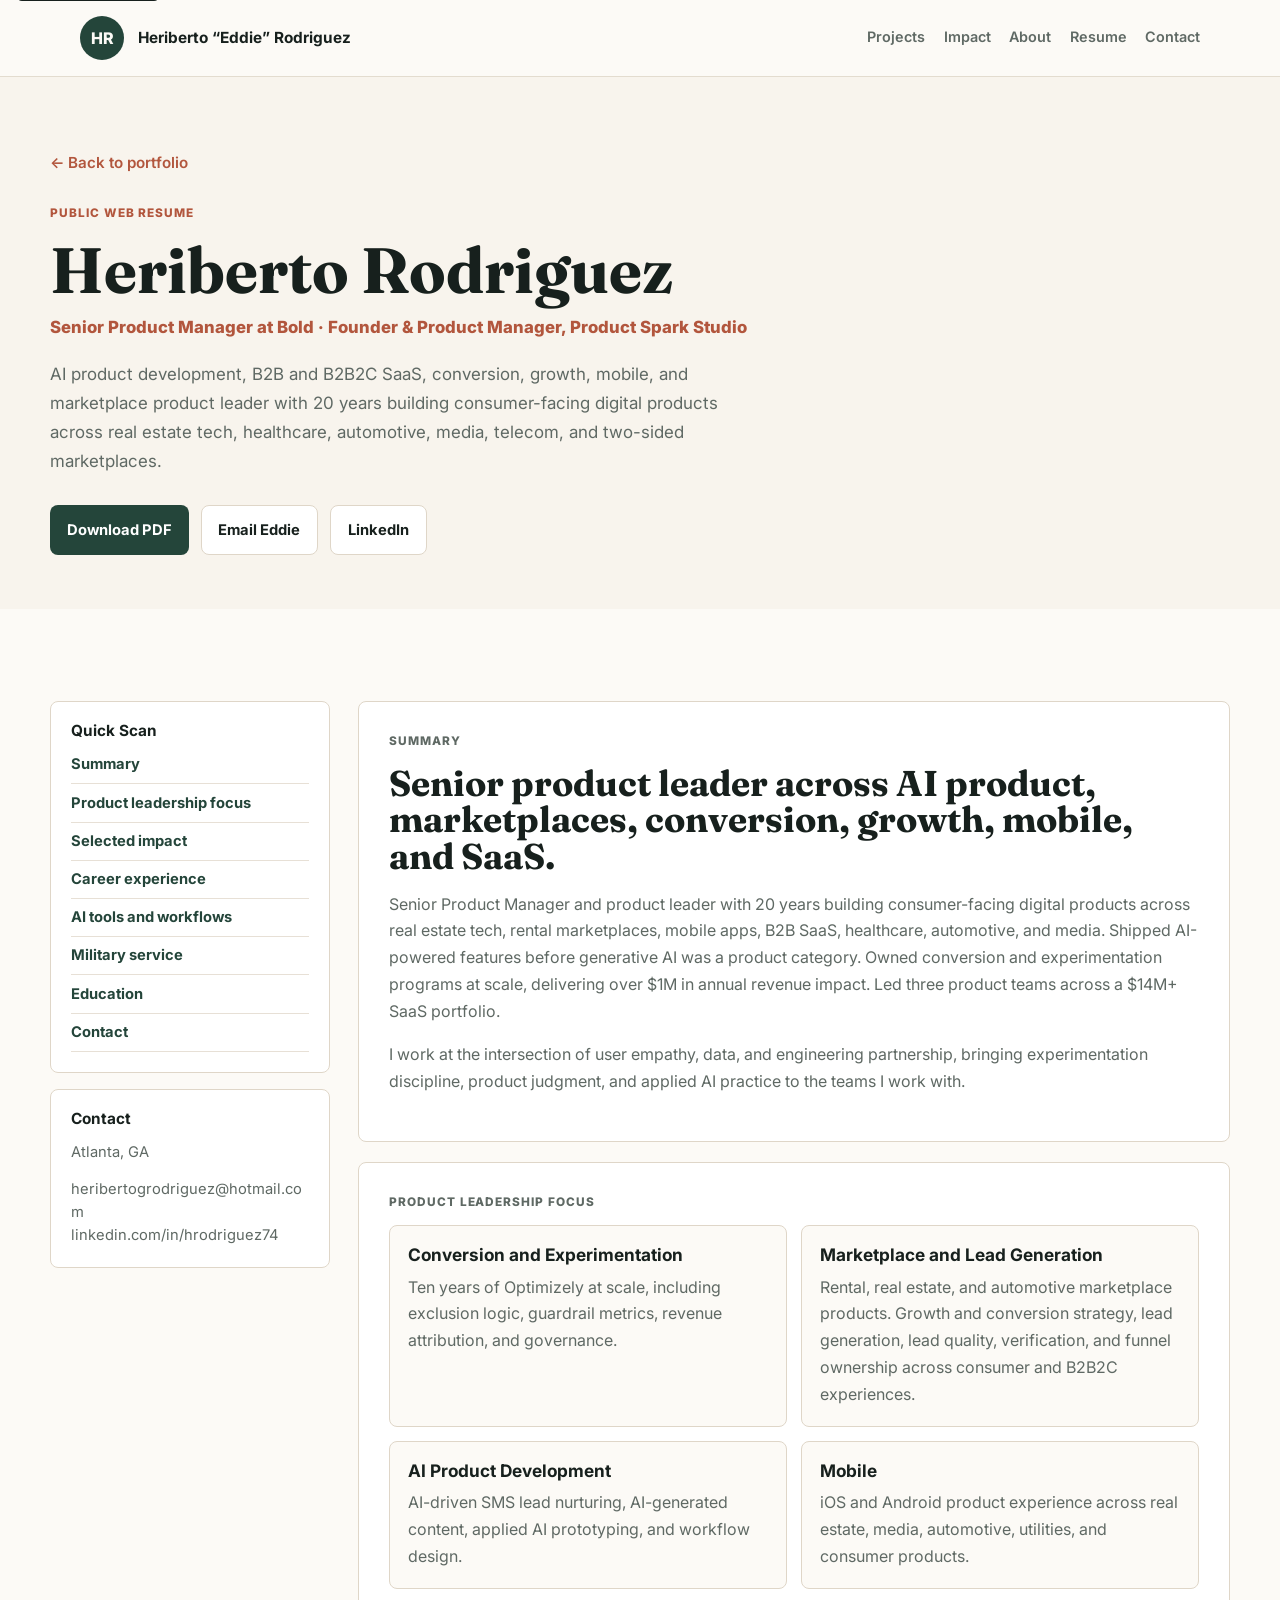
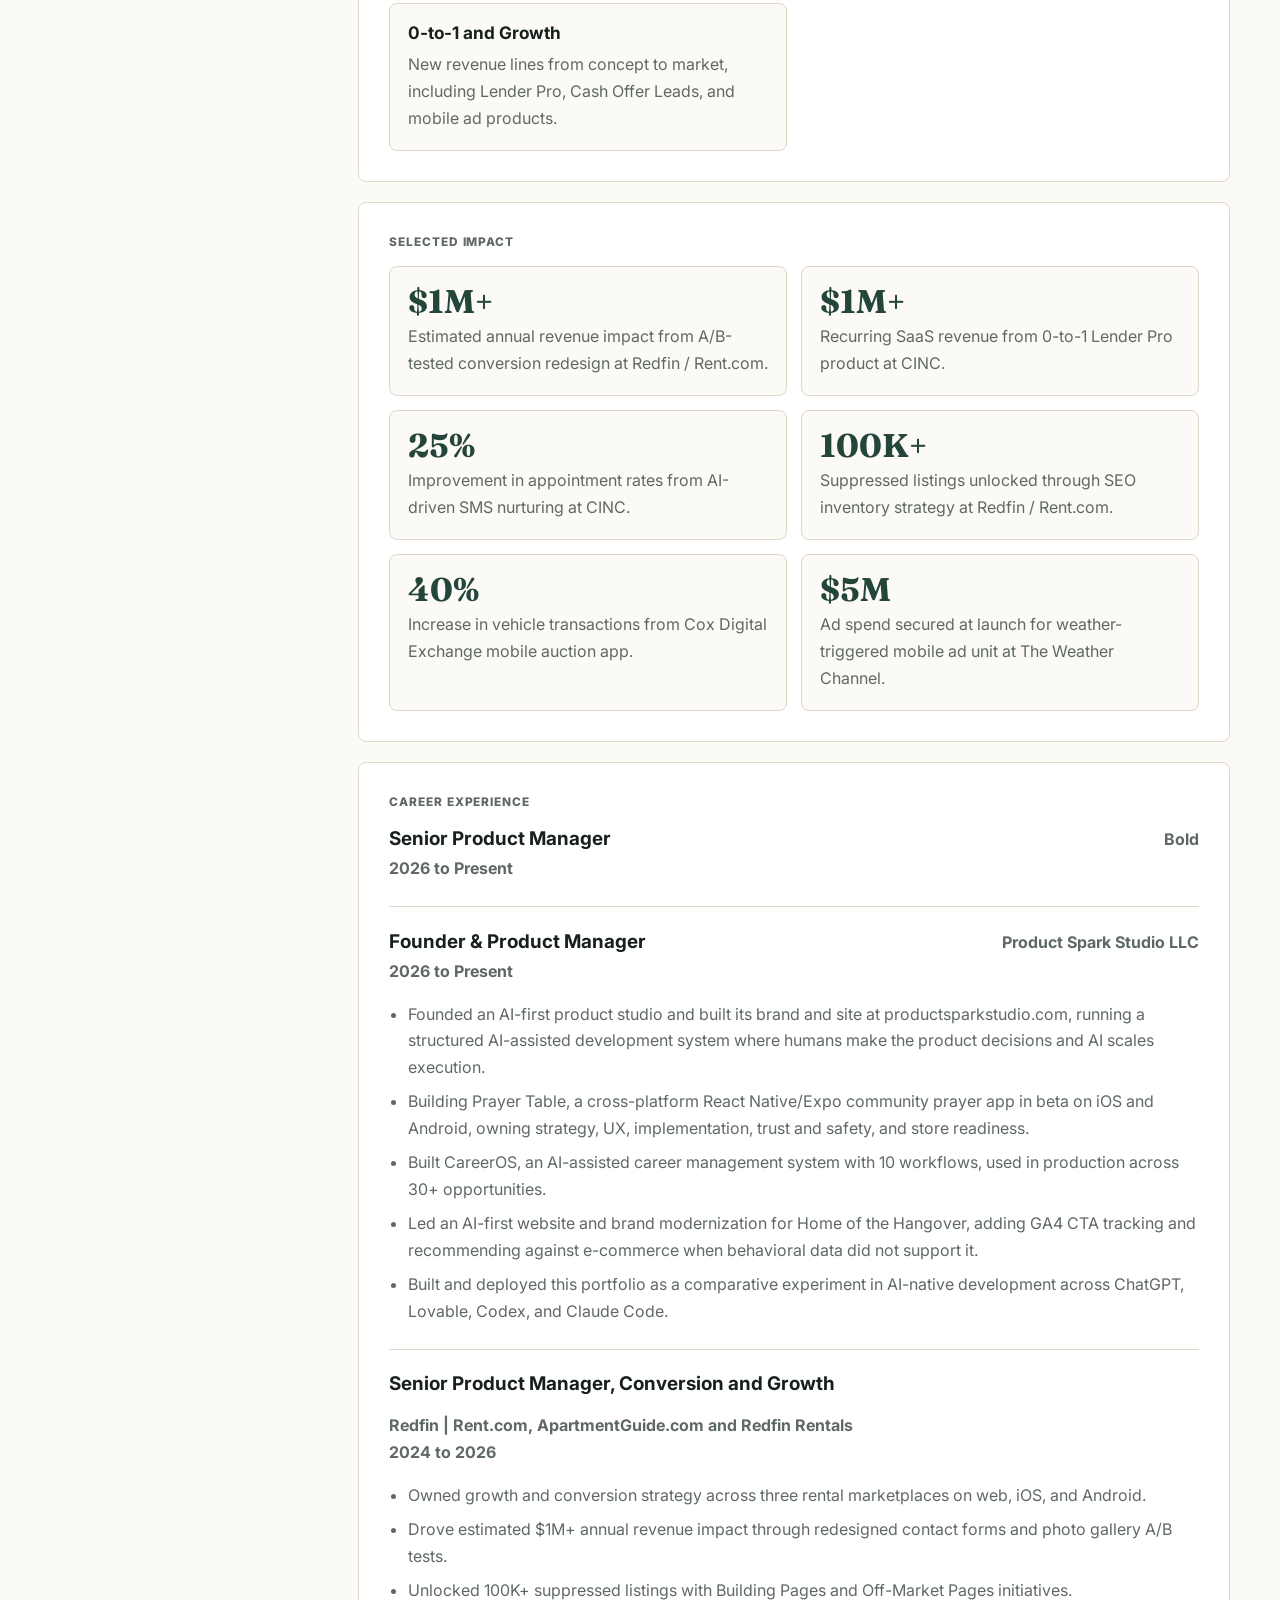
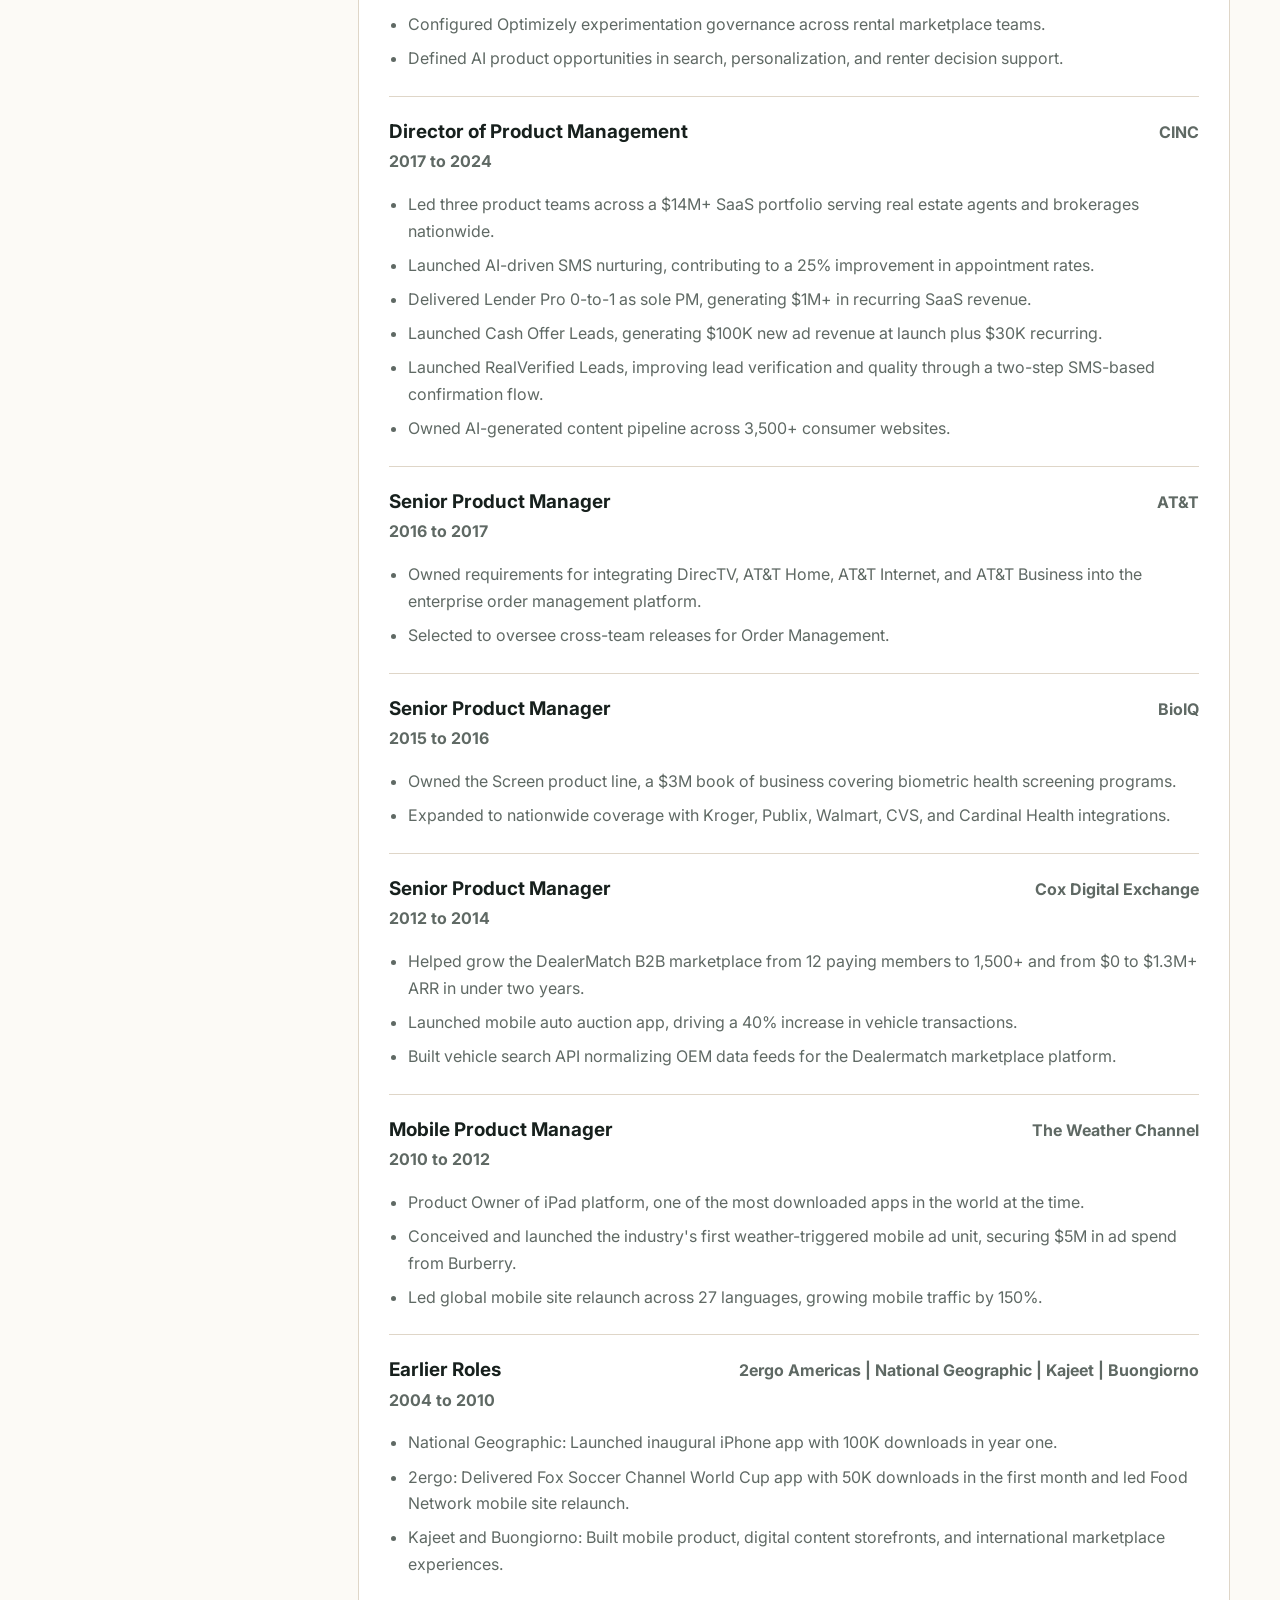
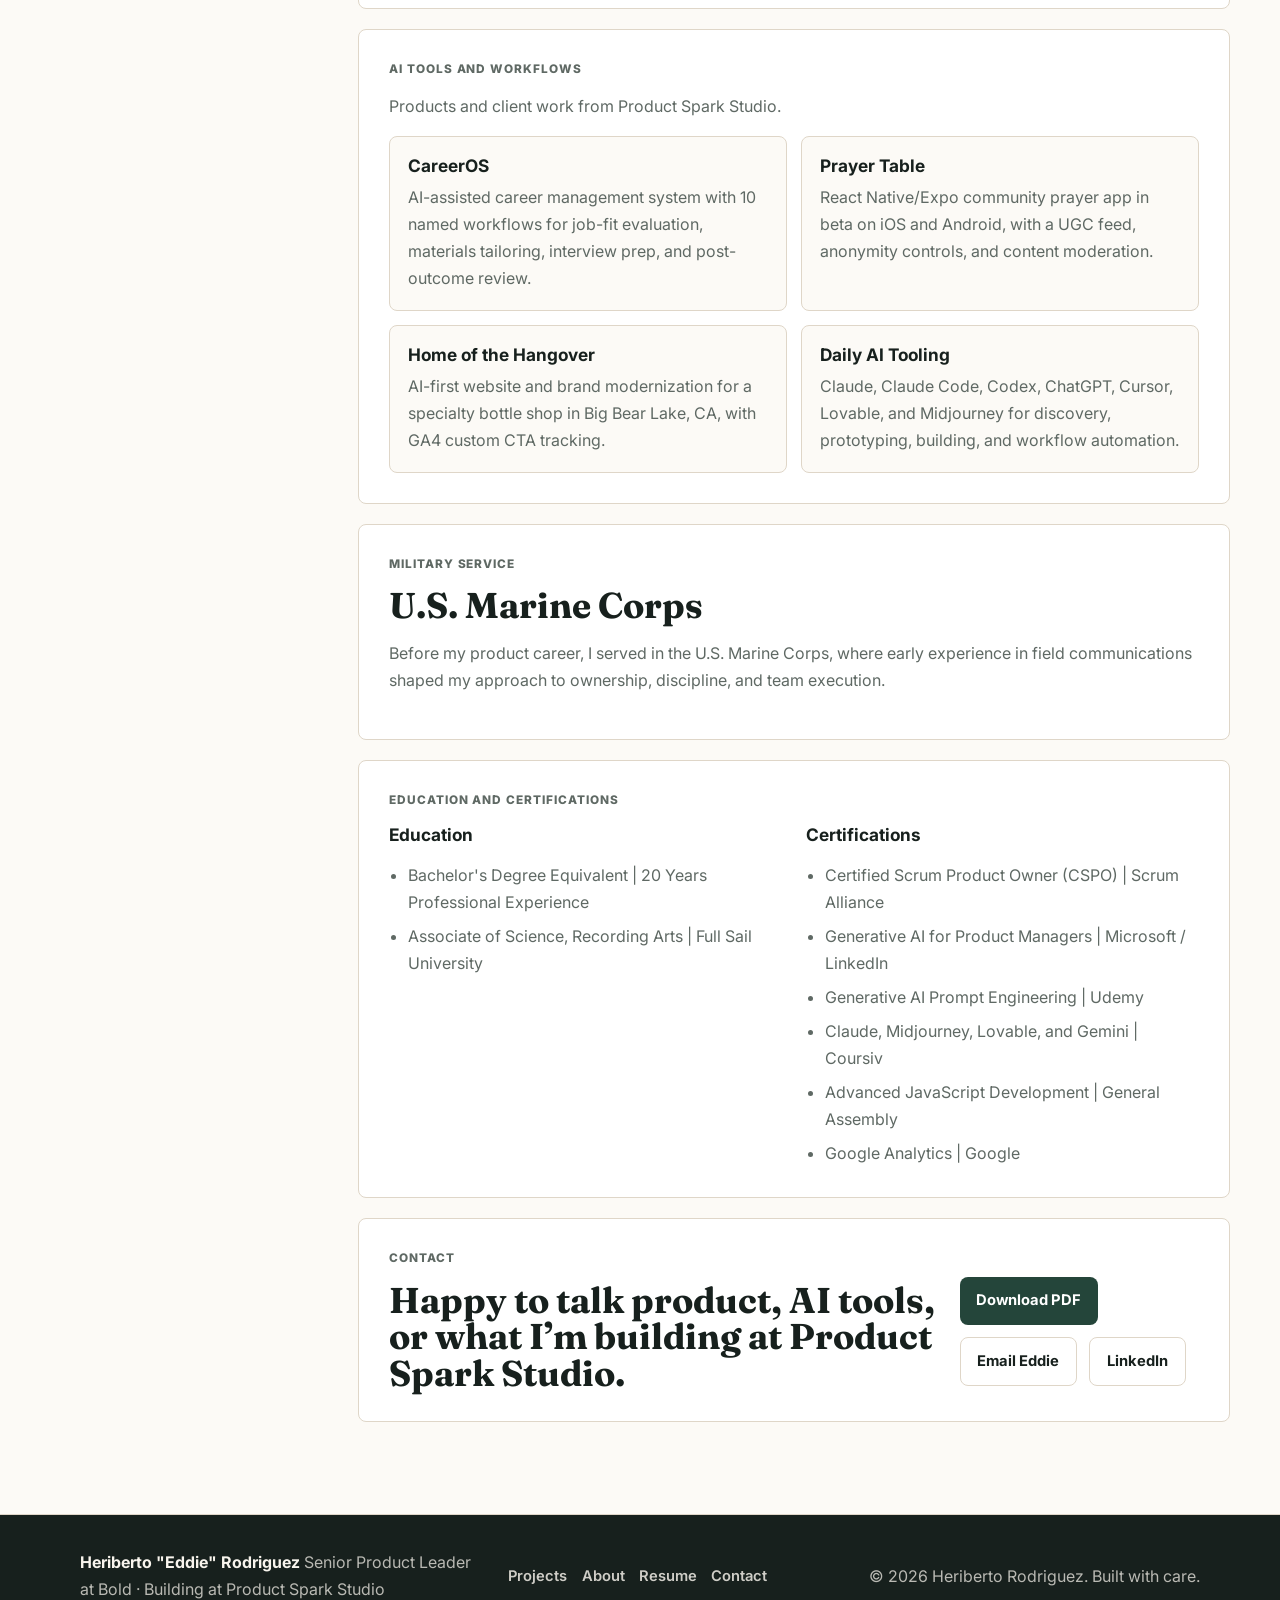
==== commit 2a7ea28d: "Update portfolio for Bold role and Product Spark Studio - Replace stale 'Joining Bold' status card w" ====
--- a/resume.html
+++ b/resume.html
@@ -5,7 +5,7 @@
     <meta name="viewport" content="width=device-width, initial-scale=1.0" />
     <meta
       name="description"
-      content="Public web resume for Heriberto Eddie Rodriguez, a senior product leader focused on AI product development, marketplaces, conversion, growth, mobile, and SaaS."
+      content="Public web resume for Heriberto Eddie Rodriguez, a senior product leader at Bold and Founder &amp; Product Manager of Product Spark Studio, focused on AI product development, marketplaces, conversion, growth, mobile, and SaaS."
     />
     <title>Resume | Heriberto "Eddie" Rodriguez</title>
     <link rel="preconnect" href="https://fonts.googleapis.com" />
@@ -49,7 +49,7 @@
           <a class="back-link" href="index.html#resume">&larr; Back to portfolio</a>
           <p class="eyebrow">Public Web Resume</p>
           <h1>Heriberto Rodriguez</h1>
-          <p class="resume-title">Senior Product Manager &middot; Director of Product &middot; VP of Product &middot; AI Product Builder</p>
+          <p class="resume-title">Senior Product Manager at Bold &middot; Founder &amp; Product Manager, Product Spark Studio</p>
           <p class="hero-lede">
             AI product development, B2B and B2B2C SaaS, conversion, growth, mobile, and marketplace product leader with 20 years
             building consumer-facing digital products across real estate tech, healthcare, automotive, media, telecom, and
@@ -88,7 +88,7 @@
           </aside>
 
           <div class="resume-main">
-            <!-- Source note: assets/resume/public_web_resume_content.md was used for this first web resume draft. Paste future approved source content here when that markdown changes. -->
+            <!-- Source note: updated 2026-10-01 from CareerOS master_resume (05_Application_Materials/resumes), plus the Bold SPM role. -->
             <section class="resume-section-card" id="summary">
               <p class="eyebrow">Summary</p>
               <h2>Senior product leader across AI product, marketplaces, conversion, growth, mobile, and SaaS.</h2>
@@ -100,7 +100,7 @@
               </p>
               <p>
                 I work at the intersection of user empathy, data, and engineering partnership, bringing experimentation discipline,
-                product judgment, and applied AI practice to the teams I join.
+                product judgment, and applied AI practice to the teams I work with.
               </p>
             </section>
 
@@ -150,6 +150,29 @@
 
               <article class="resume-role">
                 <div>
+                  <h3>Senior Product Manager</h3>
+                  <p>Bold</p>
+                </div>
+                <span>2026 to Present</span>
+              </article>
+
+              <article class="resume-role">
+                <div>
+                  <h3>Founder &amp; Product Manager</h3>
+                  <p>Product Spark Studio LLC</p>
+                </div>
+                <span>2026 to Present</span>
+                <ul>
+                  <li>Founded an AI-first product studio and built its brand and site at productsparkstudio.com, running a structured AI-assisted development system where humans make the product decisions and AI scales execution.</li>
+                  <li>Building Prayer Table, a cross-platform React Native/Expo community prayer app in beta on iOS and Android, owning strategy, UX, implementation, trust and safety, and store readiness.</li>
+                  <li>Built CareerOS, an AI-assisted career management system with 10 workflows, used in production across 30+ opportunities.</li>
+                  <li>Led an AI-first website and brand modernization for Home of the Hangover, adding GA4 CTA tracking and recommending against e-commerce when behavioral data did not support it.</li>
+                  <li>Built and deployed this portfolio as a comparative experiment in AI-native development across ChatGPT, Lovable, Codex, and Claude Code.</li>
+                </ul>
+              </article>
+
+              <article class="resume-role">
+                <div>
                   <h3>Senior Product Manager, Conversion and Growth</h3>
                   <p>Redfin | Rent.com, ApartmentGuide.com and Redfin Rentals</p>
                 </div>
@@ -210,6 +233,7 @@
                 </div>
                 <span>2012 to 2014</span>
                 <ul>
+                  <li>Helped grow the DealerMatch B2B marketplace from 12 paying members to 1,500+ and from $0 to $1.3M+ ARR in under two years.</li>
                   <li>Launched mobile auto auction app, driving a 40% increase in vehicle transactions.</li>
                   <li>Built vehicle search API normalizing OEM data feeds for the Dealermatch marketplace platform.</li>
                 </ul>
@@ -244,22 +268,23 @@
 
             <section class="resume-section-card" id="ai-workflows">
               <p class="eyebrow">AI Tools and Workflows</p>
+              <p>Products and client work from Product Spark Studio.</p>
               <div class="resume-card-grid">
                 <article>
                   <h3>CareerOS</h3>
-                  <p>Personal AI-powered career management system using Claude, structured prompting, and markdown-based workflows.</p>
-                </article>
-                <article>
-                  <h3>Prayer Request App</h3>
-                  <p>React Native mobile app concept with a planned iOS and Android beta path.</p>
+                  <p>AI-assisted career management system with 10 named workflows for job-fit evaluation, materials tailoring, interview prep, and post-outcome review.</p>
+                </article>
+                <article>
+                  <h3>Prayer Table</h3>
+                  <p>React Native/Expo community prayer app in beta on iOS and Android, with a UGC feed, anonymity controls, and content moderation.</p>
                 </article>
                 <article>
                   <h3>Home of the Hangover</h3>
-                  <p>AI-assisted website refresh using Claude Code and Cursor, with mobile-first static pages and GA4 event tracking.</p>
+                  <p>AI-first website and brand modernization for a specialty bottle shop in Big Bear Lake, CA, with GA4 custom CTA tracking.</p>
                 </article>
                 <article>
                   <h3>Daily AI Tooling</h3>
-                  <p>Claude, Perplexity, ChatGPT, Cursor, and Figma for product thinking, discovery, writing, prototyping, and workflow automation.</p>
+                  <p>Claude, Claude Code, Codex, ChatGPT, Cursor, Lovable, and Midjourney for discovery, prototyping, building, and workflow automation.</p>
                 </article>
               </div>
             </section>
@@ -289,6 +314,7 @@
                     <li>Certified Scrum Product Owner (CSPO) | Scrum Alliance</li>
                     <li>Generative AI for Product Managers | Microsoft / LinkedIn</li>
                     <li>Generative AI Prompt Engineering | Udemy</li>
+                    <li>Claude, Midjourney, Lovable, and Gemini | Coursiv</li>
                     <li>Advanced JavaScript Development | General Assembly</li>
                     <li>Google Analytics | Google</li>
                   </ul>
@@ -299,7 +325,7 @@
             <section class="resume-section-card resume-contact-card" id="contact">
               <div>
                 <p class="eyebrow">Contact</p>
-                <h2>Open to senior product, director-level product, and AI product leadership conversations.</h2>
+                <h2>Happy to talk product, AI tools, or what I&rsquo;m building at Product Spark Studio.</h2>
               </div>
               <div class="resume-top-actions">
                 <a class="button button-primary" href="assets/resume/heriberto-eddie-rodriguez-product-leader-resume.pdf">Download PDF</a>
@@ -316,7 +342,7 @@
       <div class="shell footer-grid">
         <div>
           <strong>Heriberto "Eddie" Rodriguez</strong>
-          <span>Senior Product Leader &middot; AI Product Builder</span>
+          <span>Senior Product Leader at Bold &middot; Building at Product Spark Studio</span>
         </div>
         <div class="footer-links">
           <a href="index.html#projects">Projects</a>
--- a/styles.css
+++ b/styles.css
@@ -268,6 +268,75 @@
   gap: 0.8rem;
 }
 
+.status-banner {
+  display: flex;
+  flex-direction: column;
+  align-items: stretch;
+  gap: 18px;
+  max-width: 720px;
+  border: 1px solid rgba(178, 86, 61, 0.28);
+  border-left: 4px solid var(--brick);
+  border-radius: var(--radius);
+  background: rgba(255, 255, 255, 0.74);
+  margin-top: 1.35rem;
+  padding: 16px 18px;
+}
+
+.status-banner p {
+  display: flex;
+  align-items: center;
+  gap: 0.55rem;
+  margin: 0 0 0.3rem;
+  color: var(--forest);
+  font-size: 0.88rem;
+  font-weight: 800;
+}
+
+.status-banner p span {
+  flex: 0 0 auto;
+  width: 0.6rem;
+  height: 0.6rem;
+  border: 2px solid rgba(36, 69, 58, 0.28);
+  border-radius: 999px;
+  background: var(--brick);
+}
+
+.status-banner .status-supporting {
+  display: block;
+  color: var(--ink);
+  font-size: 0.98rem;
+  font-weight: 400;
+  line-height: 1.45;
+}
+
+.status-actions {
+  display: flex;
+  flex: 0 0 auto;
+  flex-wrap: wrap;
+  gap: 0.65rem;
+}
+
+.status-actions a {
+  border: 1px solid var(--line);
+  border-radius: var(--radius);
+  background: var(--paper-soft);
+  color: var(--forest);
+  padding: 0.52rem 0.72rem;
+  font-size: 0.86rem;
+  font-weight: 800;
+  line-height: 1.2;
+}
+
+.status-actions a:hover {
+  border-color: rgba(178, 86, 61, 0.45);
+  color: var(--brick);
+}
+
+.status-actions a:focus-visible {
+  outline: 2px solid var(--brick);
+  outline-offset: 4px;
+}
+
 .button {
   display: inline-flex;
   min-height: 46px;
@@ -348,15 +417,16 @@
   margin-bottom: 0.45rem;
   color: var(--brick);
   font-size: 0.74rem;
-  font-weight: 800;
+  font-weight: 500;
   letter-spacing: 0.08em;
   text-transform: uppercase;
 }
 
-.signal-card strong {
+.signal-card p {
   display: block;
+  margin: 0;
   line-height: 1.45;
-  font-weight: 700;
+  font-weight: 400;
 }
 
 .credibility {
@@ -1335,6 +1405,54 @@
   padding: 30px;
 }
 
+.before-rebuild-section {
+  display: grid;
+  grid-template-columns: minmax(0, 0.85fr) minmax(320px, 1.15fr);
+  align-items: start;
+  gap: 28px;
+}
+
+.case-study-image-frame {
+  position: relative;
+  margin: 0;
+  border: 1px solid var(--line);
+  border-radius: var(--radius);
+  background: var(--paper-soft);
+  padding: 10px;
+}
+
+.case-study-image-frame img {
+  width: 100%;
+  max-height: 520px;
+  border-radius: 6px;
+  object-fit: contain;
+  object-position: top center;
+}
+
+.case-study-image-frame span {
+  position: absolute;
+  left: 20px;
+  top: 20px;
+  border: 1px solid rgba(223, 214, 200, 0.9);
+  border-radius: 999px;
+  background: rgba(255, 255, 255, 0.9);
+  color: var(--brick);
+  padding: 0.32rem 0.6rem;
+  font-size: 0.72rem;
+  font-weight: 800;
+  letter-spacing: 0.07em;
+  line-height: 1;
+  text-transform: uppercase;
+}
+
+.case-study-image-frame figcaption {
+  margin: 0;
+  padding: 12px 4px 2px;
+  color: var(--muted);
+  font-size: 0.92rem;
+  line-height: 1.5;
+}
+
 .case-study-block h2,
 .case-study-feature h2,
 .case-study-cta h2 {
@@ -1612,6 +1730,7 @@
 
   .project-case-intro,
   .project-quick-summary,
+  .before-rebuild-section,
   .case-study-grid.two-column,
   .role-ai-grid,
   .process-list {
@@ -1732,6 +1851,23 @@
     gap: 0.6rem;
   }
 
+  .status-banner {
+    align-items: stretch;
+    flex-direction: column;
+    gap: 12px;
+    margin-top: 1.1rem;
+    padding: 14px;
+  }
+
+  .status-actions {
+    width: 100%;
+  }
+
+  .status-actions a {
+    flex: 1 1 140px;
+    text-align: center;
+  }
+
   .credibility-band {
     align-items: flex-start;
     flex-direction: column;
@@ -1784,6 +1920,10 @@
     padding: 22px;
   }
 
+  .case-study-image-frame img {
+    max-height: none;
+  }
+
   .project-logo-card {
     grid-template-columns: 58px minmax(0, 1fr);
   }
